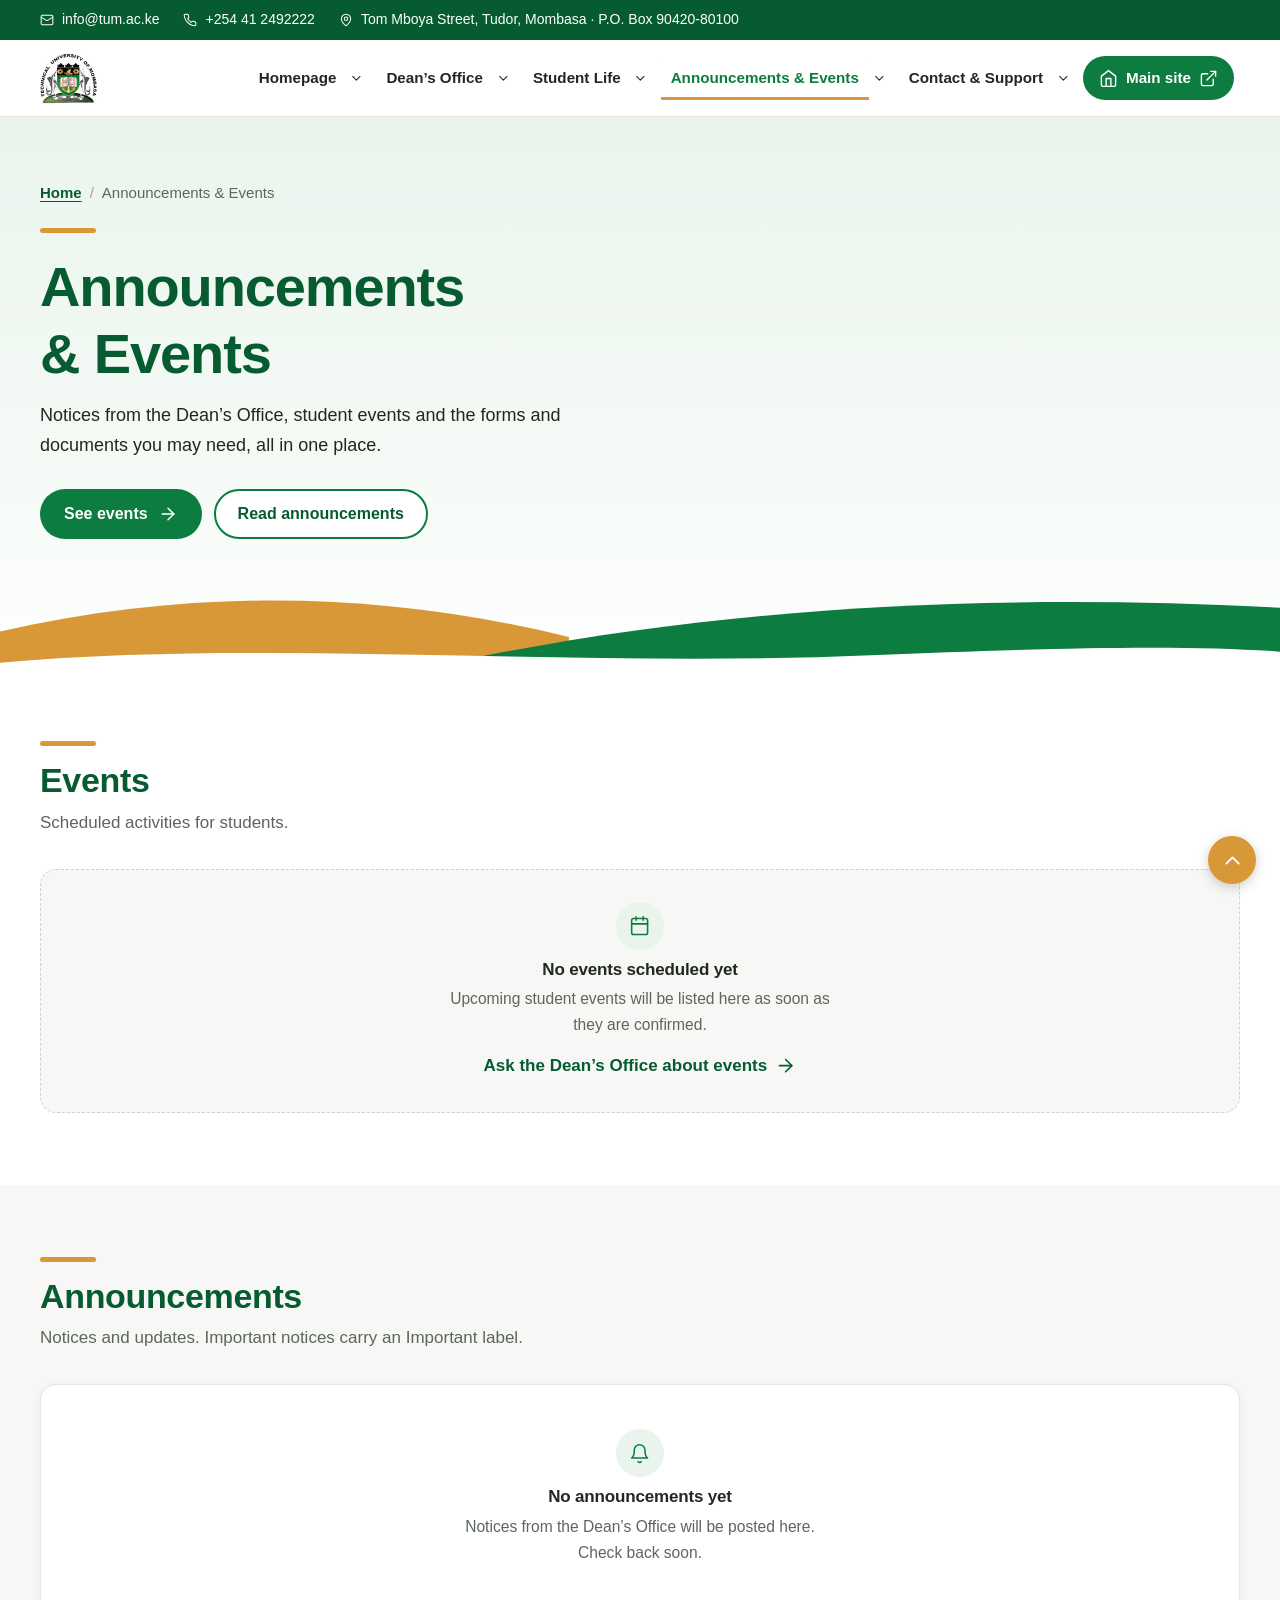
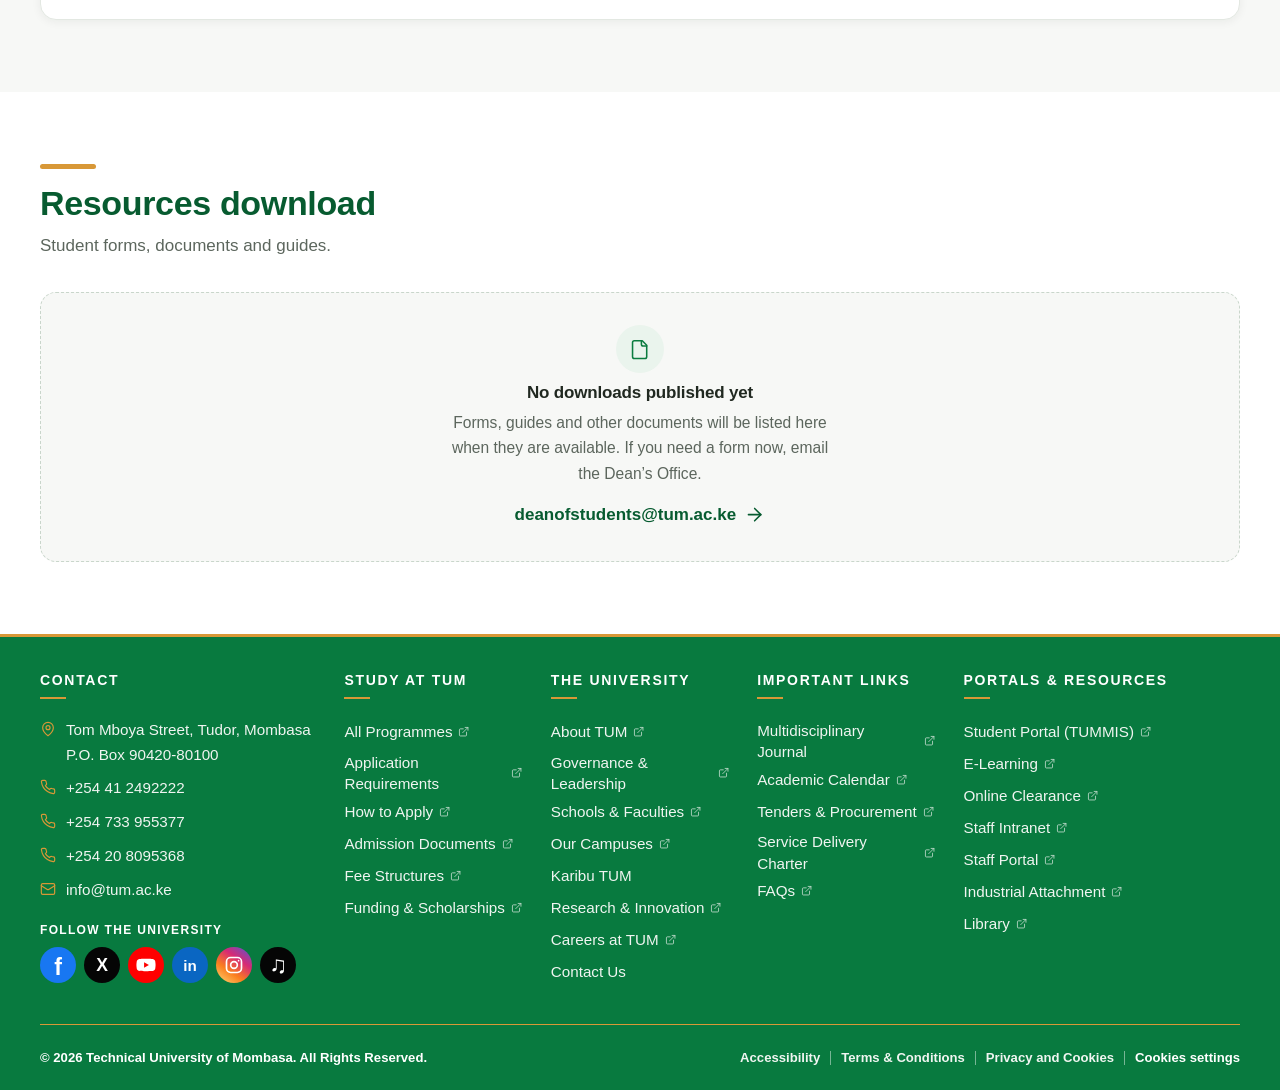
==== announcements-events/index.html @ f5661e84 "Partially finished" ====
<!DOCTYPE html>
<html lang="en">
<head>
<meta charset="utf-8">
<meta name="viewport" content="width=device-width, initial-scale=1">
<title>Announcements &amp; Events | Karibu TUM</title>
<meta name="description" content="Announcements, upcoming events and downloadable student resources from the Dean’s Office at Technical University of Mombasa.">
<meta name="theme-color" content="#0C7C40">
<link rel="icon" href="data:image/svg+xml,%3Csvg xmlns='http://www.w3.org/2000/svg' viewBox='0 0 64 64'%3E%3Ccircle cx='32' cy='32' r='30' fill='%230C7C40'/%3E%3Ccircle cx='46' cy='18' r='7' fill='%23D89837'/%3E%3C/svg%3E">
<link rel="stylesheet" href="../assets/css/styles.css">
</head>
<body>
<a class="skip-link" href="#main">Skip to main content</a>
    <div class="utility" id="top"><div class="container">
<a class="" href="mailto:info@tum.ac.ke"><svg class="icon " viewBox="0 0 24 24" aria-hidden="true" focusable="false"><rect width="20" height="16" x="2" y="4" rx="2"/><path d="m22 7-8.97 5.7a1.94 1.94 0 0 1-2.06 0L2 7"/></svg><span>info@tum.ac.ke</span></a>
<a class="" href="tel:+254412492222"><svg class="icon " viewBox="0 0 24 24" aria-hidden="true" focusable="false"><path d="M22 16.92v3a2 2 0 0 1-2.18 2 19.79 19.79 0 0 1-8.63-3.07 19.5 19.5 0 0 1-6-6 19.79 19.79 0 0 1-3.07-8.67A2 2 0 0 1 4.11 2h3a2 2 0 0 1 2 1.72c.127.96.361 1.903.7 2.81a2 2 0 0 1-.45 2.11L8.09 9.91a16 16 0 0 0 6 6l1.27-1.27a2 2 0 0 1 2.11-.45c.907.339 1.85.573 2.81.7A2 2 0 0 1 22 16.92z"/></svg><span>+254 41 2492222</span></a>
<span class="addr"><svg class="icon " viewBox="0 0 24 24" aria-hidden="true" focusable="false"><path d="M20 10c0 6-8 12-8 12s-8-6-8-12a8 8 0 0 1 16 0Z"/><circle cx="12" cy="10" r="3"/></svg><span>Tom Mboya Street, Tudor, Mombasa &middot; P.O. Box 90420-80100</span></span>
</div></div>
<header class="site-header"><div class="container header-inner">
<a class="brand" href="../index.html" aria-label="Karibu TUM homepage"><img class="brand-logo" src="../assets/images/TUM logo.png" alt="Technical University of Mombasa logo"></a>
<button class="nav-toggle" type="button" aria-expanded="false" aria-controls="primary-nav"><svg class="icon icon-open" viewBox="0 0 24 24" aria-hidden="true" focusable="false"><line x1="4" x2="20" y1="12" y2="12"/><line x1="4" x2="20" y1="6" y2="6"/><line x1="4" x2="20" y1="18" y2="18"/></svg><svg class="icon icon-close" viewBox="0 0 24 24" aria-hidden="true" focusable="false"><path d="M18 6 6 18"/><path d="m6 6 12 12"/></svg><span class="toggle-label">Menu</span></button>
<nav class="primary-nav" id="primary-nav" aria-label="Primary">
<ul>
<li class="nav-item"><a class="nav-link" href="../index.html">Homepage</a><button class="sub-toggle" type="button" aria-expanded="false" aria-controls="sub-home"><svg class="icon " viewBox="0 0 24 24" aria-hidden="true" focusable="false"><path d="m6 9 6 6 6-6"/></svg><span class="visually-hidden">Show Homepage pages</span></button><ul class="submenu" id="sub-home" hidden><li><a href="../index.html#welcome">Welcome</a></li><li><a href="../index.html#student-life">Student Life at TUM</a></li><li><a href="../index.html#about-dean">About the Dean</a></li><li><a href="../index.html#announcements-events">Announcements &amp; Events</a></li></ul></li>
<li class="nav-item"><a class="nav-link" href="../deans-office/index.html">Dean’s Office</a><button class="sub-toggle" type="button" aria-expanded="false" aria-controls="sub-dean"><svg class="icon " viewBox="0 0 24 24" aria-hidden="true" focusable="false"><path d="m6 9 6 6 6-6"/></svg><span class="visually-hidden">Show Dean’s Office pages</span></button><ul class="submenu" id="sub-dean" hidden><li><a href="../deans-office/index.html#about-dean">About the Dean</a></li><li><a href="../deans-office/index.html#services">Dean’s Office services</a></li><li><a href="../deans-office/index.html#staff">Staff</a></li></ul></li>
<li class="nav-item"><a class="nav-link" href="../student-life/index.html">Student Life</a><button class="sub-toggle" type="button" aria-expanded="false" aria-controls="sub-life"><svg class="icon " viewBox="0 0 24 24" aria-hidden="true" focusable="false"><path d="m6 9 6 6 6-6"/></svg><span class="visually-hidden">Show Student Life pages</span></button><ul class="submenu" id="sub-life" hidden><li class="group-label" role="presentation">Student Life</li><li><a href="../student-life/clubs-societies/index.html">Clubs &amp; Societies</a></li><li><a href="../student-life/sports-recreation/index.html">Sports &amp; Recreation</a></li><li><a href="../student-life/student-association/index.html">Student Association</a></li><li class="sep" role="presentation"></li><li class="group-label" role="presentation">Student Services</li><li><a href="../student-services/guidance-counselling/index.html">Guidance &amp; Counselling</a></li><li><a href="../student-services/hostels-accommodation/index.html">Hostels &amp; Accommodation</a></li><li><a href="../student-services/health-unit/index.html">Health Unit</a></li><li><a href="../student-services/customer-care/index.html">Customer Care</a></li></ul></li>
<li class="nav-item"><a class="nav-link" href="../announcements-events/index.html" aria-current="page">Announcements &amp; Events</a><button class="sub-toggle" type="button" aria-expanded="false" aria-controls="sub-news"><svg class="icon " viewBox="0 0 24 24" aria-hidden="true" focusable="false"><path d="m6 9 6 6 6-6"/></svg><span class="visually-hidden">Show Announcements &amp; Events pages</span></button><ul class="submenu" id="sub-news" hidden><li><a href="../announcements-events/index.html#events">Events</a></li><li><a href="../announcements-events/index.html#announcements">Announcements</a></li><li><a href="../announcements-events/index.html#resources">Resources download</a></li></ul></li>
<li class="nav-item"><a class="nav-link" href="../contact-support/index.html">Contact &amp; Support</a><button class="sub-toggle" type="button" aria-expanded="false" aria-controls="sub-contact"><svg class="icon " viewBox="0 0 24 24" aria-hidden="true" focusable="false"><path d="m6 9 6 6 6-6"/></svg><span class="visually-hidden">Show Contact &amp; Support pages</span></button><ul class="submenu" id="sub-contact" hidden><li><a href="../contact-support/index.html#contact">Contact the Dean’s Office</a></li><li><a href="../contact-support/index.html#enquiry">Send an enquiry</a></li><li><a href="../student-services/guidance-counselling/index.html">Guidance &amp; Counselling</a></li></ul></li>
<li class="nav-item"><a class="nav-link nav-main" href="https://tum.ac.ke/" target="_blank" rel="noopener"><svg class="icon " viewBox="0 0 24 24" aria-hidden="true" focusable="false"><path d="m3 9 9-7 9 7v11a2 2 0 0 1-2 2H5a2 2 0 0 1-2-2z"/><polyline points="9 22 9 12 15 12 15 22"/></svg>Main site<svg class="icon " viewBox="0 0 24 24" aria-hidden="true" focusable="false"><path d="M15 3h6v6"/><path d="M10 14 21 3"/><path d="M18 13v6a2 2 0 0 1-2 2H5a2 2 0 0 1-2-2V8a2 2 0 0 1 2-2h6"/></svg><span class="visually-hidden"> (Technical University of Mombasa, opens in a new tab)</span></a></li>
</ul></nav>
</div></header>
<main id="main" tabindex="-1">
<section class="hero" aria-labelledby="page-title"><svg class="hero-swoosh" viewBox="0 0 1440 120" preserveAspectRatio="none" aria-hidden="true" focusable="false"><path fill="#D89837" d="M0 78 C220 30 430 34 640 84 L640 120 L0 120 Z"/><path fill="#0C7C40" d="M470 120 C760 56 1080 34 1440 52 L1440 120 Z"/><path fill="#FFFFFF" d="M0 112 C300 86 640 118 980 104 C1180 96 1330 92 1440 100 L1440 120 L0 120 Z"/></svg><div class="container hero-inner"><div class="hero-copy"><nav class="breadcrumbs" aria-label="Breadcrumb"><ol><li><a href="../index.html">Home</a></li><li aria-current="page">Announcements &amp; Events</li></ol></nav><span class="gold-bar" aria-hidden="true"></span><h1 id="page-title">Announcements &amp; Events</h1><p class="intro">Notices from the Dean’s Office, student events and the forms and documents you may need, all in one place.</p><div class="btn-row"><a class="btn btn-primary" href="#events">See events <svg class="icon " viewBox="0 0 24 24" aria-hidden="true" focusable="false"><path d="M5 12h14"/><path d="m12 5 7 7-7 7"/></svg></a><a class="btn btn-secondary" href="#announcements">Read announcements</a></div></div></div></section><section class="section" id="events" aria-label="Events"><div class="container"><div class="section-head"><div><span class="gold-bar" aria-hidden="true"></span><h2>Events</h2><p>Scheduled activities for students.</p></div></div><div class="empty" role="status"><span class="chip"><svg class="icon " viewBox="0 0 24 24" aria-hidden="true" focusable="false"><rect width="18" height="18" x="3" y="4" rx="2"/><path d="M16 2v4M8 2v4M3 10h18"/></svg></span><h4>No events scheduled yet</h4><p>Upcoming student events will be listed here as soon as they are confirmed.</p><a class="text-link" href="../contact-support/index.html#enquiry">Ask the Dean’s Office about events <svg class="icon " viewBox="0 0 24 24" aria-hidden="true" focusable="false"><path d="M5 12h14"/><path d="m12 5 7 7-7 7"/></svg></a></div></div></section><section class="section section-soft" id="announcements" aria-label="Announcements"><div class="container"><div class="section-head"><div><span class="gold-bar" aria-hidden="true"></span><h2>Announcements</h2><p>Notices and updates. Important notices carry an Important label.</p></div></div><div class="panel"><div class="panel-body"><div class="empty" role="status"><span class="chip"><svg class="icon " viewBox="0 0 24 24" aria-hidden="true" focusable="false"><path d="M6 8a6 6 0 0 1 12 0c0 7 3 9 3 9H3s3-2 3-9"/><path d="M10.3 21a1.94 1.94 0 0 0 3.4 0"/></svg></span><h4>No announcements yet</h4><p>Notices from the Dean’s Office will be posted here. Check back soon.</p></div></div></div></div></section><section class="section" id="resources" aria-label="Resources download"><div class="container"><div class="section-head"><div><span class="gold-bar" aria-hidden="true"></span><h2>Resources download</h2><p>Student forms, documents and guides.</p></div></div><div class="empty" role="status"><span class="chip"><svg class="icon " viewBox="0 0 24 24" aria-hidden="true" focusable="false"><path d="M15 2H6a2 2 0 0 0-2 2v16a2 2 0 0 0 2 2h12a2 2 0 0 0 2-2V7Z"/><path d="M14 2v4a2 2 0 0 0 2 2h4"/></svg></span><h4>No downloads published yet</h4><p>Forms, guides and other documents will be listed here when they are available. If you need a form now, email the Dean’s Office.</p><a class="text-link" href="mailto:deanofstudents@tum.ac.ke">deanofstudents@tum.ac.ke <svg class="icon " viewBox="0 0 24 24" aria-hidden="true" focusable="false"><path d="M5 12h14"/><path d="m12 5 7 7-7 7"/></svg></a></div></div></section>
</main>
<footer class="site-footer on-dark"><div class="container">
<div class="footer-top">
<div class="footer-col footer-contact-col"><h2>Contact</h2>
<div class="footer-contact">
<span><svg class="icon " viewBox="0 0 24 24" aria-hidden="true" focusable="false"><path d="M20 10c0 6-8 12-8 12s-8-6-8-12a8 8 0 0 1 16 0Z"/><circle cx="12" cy="10" r="3"/></svg><span>Tom Mboya Street, Tudor, Mombasa<br>P.O. Box 90420-80100</span></span>
<a href="tel:+254412492222"><svg class="icon " viewBox="0 0 24 24" aria-hidden="true" focusable="false"><path d="M22 16.92v3a2 2 0 0 1-2.18 2 19.79 19.79 0 0 1-8.63-3.07 19.5 19.5 0 0 1-6-6 19.79 19.79 0 0 1-3.07-8.67A2 2 0 0 1 4.11 2h3a2 2 0 0 1 2 1.72c.127.96.361 1.903.7 2.81a2 2 0 0 1-.45 2.11L8.09 9.91a16 16 0 0 0 6 6l1.27-1.27a2 2 0 0 1 2.11-.45c.907.339 1.85.573 2.81.7A2 2 0 0 1 22 16.92z"/></svg><span>+254 41 2492222</span></a><a href="tel:+254733955377"><svg class="icon " viewBox="0 0 24 24" aria-hidden="true" focusable="false"><path d="M22 16.92v3a2 2 0 0 1-2.18 2 19.79 19.79 0 0 1-8.63-3.07 19.5 19.5 0 0 1-6-6 19.79 19.79 0 0 1-3.07-8.67A2 2 0 0 1 4.11 2h3a2 2 0 0 1 2 1.72c.127.96.361 1.903.7 2.81a2 2 0 0 1-.45 2.11L8.09 9.91a16 16 0 0 0 6 6l1.27-1.27a2 2 0 0 1 2.11-.45c.907.339 1.85.573 2.81.7A2 2 0 0 1 22 16.92z"/></svg><span>+254 733 955377</span></a><a href="tel:+254208095368"><svg class="icon " viewBox="0 0 24 24" aria-hidden="true" focusable="false"><path d="M22 16.92v3a2 2 0 0 1-2.18 2 19.79 19.79 0 0 1-8.63-3.07 19.5 19.5 0 0 1-6-6 19.79 19.79 0 0 1-3.07-8.67A2 2 0 0 1 4.11 2h3a2 2 0 0 1 2 1.72c.127.96.361 1.903.7 2.81a2 2 0 0 1-.45 2.11L8.09 9.91a16 16 0 0 0 6 6l1.27-1.27a2 2 0 0 1 2.11-.45c.907.339 1.85.573 2.81.7A2 2 0 0 1 22 16.92z"/></svg><span>+254 20 8095368</span></a>
<a class="" href="mailto:info@tum.ac.ke"><svg class="icon " viewBox="0 0 24 24" aria-hidden="true" focusable="false"><rect width="20" height="16" x="2" y="4" rx="2"/><path d="m22 7-8.97 5.7a1.94 1.94 0 0 1-2.06 0L2 7"/></svg><span>info@tum.ac.ke</span></a>
</div>
<h3 class="footer-follow-title">Follow the University</h3>
<div class="footer-social" aria-label="University social media"><span class="social-icon facebook" role="img" aria-label="Facebook">f</span><span class="social-icon x" role="img" aria-label="X">X</span><span class="social-icon youtube" role="img" aria-label="YouTube"><svg viewBox="0 0 24 24" aria-hidden="true"><path d="M23 7.2a3 3 0 0 0-2.1-2.1C19 4.6 12 4.6 12 4.6s-7 0-8.9.5A3 3 0 0 0 1 7.2 31 31 0 0 0 .5 12a31 31 0 0 0 .5 4.8 3 3 0 0 0 2.1 2.1c1.9.5 8.9.5 8.9.5s7 0 8.9-.5a3 3 0 0 0 2.1-2.1A31 31 0 0 0 23.5 12a31 31 0 0 0-.5-4.8ZM9.7 15.3V8.7l5.8 3.3-5.8 3.3Z"/></svg></span><span class="social-icon linkedin" role="img" aria-label="LinkedIn">in</span><span class="social-icon instagram" role="img" aria-label="Instagram"><svg viewBox="0 0 24 24" aria-hidden="true"><rect x="3" y="3" width="18" height="18" rx="5"/><circle cx="12" cy="12" r="4"/><circle class="instagram-dot" cx="17.5" cy="6.8" r="1"/></svg></span><span class="social-icon tiktok" role="img" aria-label="TikTok">&#9835;</span></div>
</div>
<div class="footer-col"><h2>Study at TUM</h2><ul>
<li><a href="https://tum.ac.ke/" target="_blank" rel="noopener">All Programmes <svg class="icon " viewBox="0 0 24 24" aria-hidden="true" focusable="false"><path d="M15 3h6v6"/><path d="M10 14 21 3"/><path d="M18 13v6a2 2 0 0 1-2 2H5a2 2 0 0 1-2-2V8a2 2 0 0 1 2-2h6"/></svg><span class="visually-hidden"> (opens in a new tab)</span></a></li>
<li><a href="https://tum.ac.ke/" target="_blank" rel="noopener">Application Requirements <svg class="icon " viewBox="0 0 24 24" aria-hidden="true" focusable="false"><path d="M15 3h6v6"/><path d="M10 14 21 3"/><path d="M18 13v6a2 2 0 0 1-2 2H5a2 2 0 0 1-2-2V8a2 2 0 0 1 2-2h6"/></svg><span class="visually-hidden"> (opens in a new tab)</span></a></li>
<li><a href="https://tum.ac.ke/" target="_blank" rel="noopener">How to Apply <svg class="icon " viewBox="0 0 24 24" aria-hidden="true" focusable="false"><path d="M15 3h6v6"/><path d="M10 14 21 3"/><path d="M18 13v6a2 2 0 0 1-2 2H5a2 2 0 0 1-2-2V8a2 2 0 0 1 2-2h6"/></svg><span class="visually-hidden"> (opens in a new tab)</span></a></li>
<li><a href="https://tum.ac.ke/" target="_blank" rel="noopener">Admission Documents <svg class="icon " viewBox="0 0 24 24" aria-hidden="true" focusable="false"><path d="M15 3h6v6"/><path d="M10 14 21 3"/><path d="M18 13v6a2 2 0 0 1-2 2H5a2 2 0 0 1-2-2V8a2 2 0 0 1 2-2h6"/></svg><span class="visually-hidden"> (opens in a new tab)</span></a></li>
<li><a href="https://tum.ac.ke/" target="_blank" rel="noopener">Fee Structures <svg class="icon " viewBox="0 0 24 24" aria-hidden="true" focusable="false"><path d="M15 3h6v6"/><path d="M10 14 21 3"/><path d="M18 13v6a2 2 0 0 1-2 2H5a2 2 0 0 1-2-2V8a2 2 0 0 1 2-2h6"/></svg><span class="visually-hidden"> (opens in a new tab)</span></a></li>
<li><a href="https://tum.ac.ke/" target="_blank" rel="noopener">Funding &amp; Scholarships <svg class="icon " viewBox="0 0 24 24" aria-hidden="true" focusable="false"><path d="M15 3h6v6"/><path d="M10 14 21 3"/><path d="M18 13v6a2 2 0 0 1-2 2H5a2 2 0 0 1-2-2V8a2 2 0 0 1 2-2h6"/></svg><span class="visually-hidden"> (opens in a new tab)</span></a></li>
</ul></div>
<div class="footer-col"><h2>The University</h2><ul>
<li><a href="https://tum.ac.ke/" target="_blank" rel="noopener">About TUM <svg class="icon " viewBox="0 0 24 24" aria-hidden="true" focusable="false"><path d="M15 3h6v6"/><path d="M10 14 21 3"/><path d="M18 13v6a2 2 0 0 1-2 2H5a2 2 0 0 1-2-2V8a2 2 0 0 1 2-2h6"/></svg><span class="visually-hidden"> (opens in a new tab)</span></a></li>
<li><a href="https://tum.ac.ke/" target="_blank" rel="noopener">Governance &amp; Leadership <svg class="icon " viewBox="0 0 24 24" aria-hidden="true" focusable="false"><path d="M15 3h6v6"/><path d="M10 14 21 3"/><path d="M18 13v6a2 2 0 0 1-2 2H5a2 2 0 0 1-2-2V8a2 2 0 0 1 2-2h6"/></svg><span class="visually-hidden"> (opens in a new tab)</span></a></li>
<li><a href="https://tum.ac.ke/" target="_blank" rel="noopener">Schools &amp; Faculties <svg class="icon " viewBox="0 0 24 24" aria-hidden="true" focusable="false"><path d="M15 3h6v6"/><path d="M10 14 21 3"/><path d="M18 13v6a2 2 0 0 1-2 2H5a2 2 0 0 1-2-2V8a2 2 0 0 1 2-2h6"/></svg><span class="visually-hidden"> (opens in a new tab)</span></a></li>
<li><a href="https://tum.ac.ke/" target="_blank" rel="noopener">Our Campuses <svg class="icon " viewBox="0 0 24 24" aria-hidden="true" focusable="false"><path d="M15 3h6v6"/><path d="M10 14 21 3"/><path d="M18 13v6a2 2 0 0 1-2 2H5a2 2 0 0 1-2-2V8a2 2 0 0 1 2-2h6"/></svg><span class="visually-hidden"> (opens in a new tab)</span></a></li>
<li><a href="../index.html">Karibu TUM</a></li>
<li><a href="https://tum.ac.ke/" target="_blank" rel="noopener">Research &amp; Innovation <svg class="icon " viewBox="0 0 24 24" aria-hidden="true" focusable="false"><path d="M15 3h6v6"/><path d="M10 14 21 3"/><path d="M18 13v6a2 2 0 0 1-2 2H5a2 2 0 0 1-2-2V8a2 2 0 0 1 2-2h6"/></svg><span class="visually-hidden"> (opens in a new tab)</span></a></li>
<li><a href="https://tum.ac.ke/" target="_blank" rel="noopener">Careers at TUM <svg class="icon " viewBox="0 0 24 24" aria-hidden="true" focusable="false"><path d="M15 3h6v6"/><path d="M10 14 21 3"/><path d="M18 13v6a2 2 0 0 1-2 2H5a2 2 0 0 1-2-2V8a2 2 0 0 1 2-2h6"/></svg><span class="visually-hidden"> (opens in a new tab)</span></a></li>
<li><a href="../contact-support/index.html">Contact Us</a></li>
</ul></div>
<div class="footer-col"><h2>Important Links</h2><ul>
<li><a href="https://tum.ac.ke/" target="_blank" rel="noopener">Multidisciplinary Journal <svg class="icon " viewBox="0 0 24 24" aria-hidden="true" focusable="false"><path d="M15 3h6v6"/><path d="M10 14 21 3"/><path d="M18 13v6a2 2 0 0 1-2 2H5a2 2 0 0 1-2-2V8a2 2 0 0 1 2-2h6"/></svg><span class="visually-hidden"> (opens in a new tab)</span></a></li>
<li><a href="https://tum.ac.ke/" target="_blank" rel="noopener">Academic Calendar <svg class="icon " viewBox="0 0 24 24" aria-hidden="true" focusable="false"><path d="M15 3h6v6"/><path d="M10 14 21 3"/><path d="M18 13v6a2 2 0 0 1-2 2H5a2 2 0 0 1-2-2V8a2 2 0 0 1 2-2h6"/></svg><span class="visually-hidden"> (opens in a new tab)</span></a></li>
<li><a href="https://tum.ac.ke/" target="_blank" rel="noopener">Tenders &amp; Procurement <svg class="icon " viewBox="0 0 24 24" aria-hidden="true" focusable="false"><path d="M15 3h6v6"/><path d="M10 14 21 3"/><path d="M18 13v6a2 2 0 0 1-2 2H5a2 2 0 0 1-2-2V8a2 2 0 0 1 2-2h6"/></svg><span class="visually-hidden"> (opens in a new tab)</span></a></li>
<li><a href="https://tum.ac.ke/" target="_blank" rel="noopener">Service Delivery Charter <svg class="icon " viewBox="0 0 24 24" aria-hidden="true" focusable="false"><path d="M15 3h6v6"/><path d="M10 14 21 3"/><path d="M18 13v6a2 2 0 0 1-2 2H5a2 2 0 0 1-2-2V8a2 2 0 0 1 2-2h6"/></svg><span class="visually-hidden"> (opens in a new tab)</span></a></li>
<li><a href="https://tum.ac.ke/" target="_blank" rel="noopener">FAQs <svg class="icon " viewBox="0 0 24 24" aria-hidden="true" focusable="false"><path d="M15 3h6v6"/><path d="M10 14 21 3"/><path d="M18 13v6a2 2 0 0 1-2 2H5a2 2 0 0 1-2-2V8a2 2 0 0 1 2-2h6"/></svg><span class="visually-hidden"> (opens in a new tab)</span></a></li>
</ul></div>
<div class="footer-col"><h2>Portals &amp; Resources</h2><ul>
<li><a href="https://tum.ac.ke/" target="_blank" rel="noopener">Student Portal (TUMMIS) <svg class="icon " viewBox="0 0 24 24" aria-hidden="true" focusable="false"><path d="M15 3h6v6"/><path d="M10 14 21 3"/><path d="M18 13v6a2 2 0 0 1-2 2H5a2 2 0 0 1-2-2V8a2 2 0 0 1 2-2h6"/></svg><span class="visually-hidden"> (opens in a new tab)</span></a></li>
<li><a href="https://tum.ac.ke/" target="_blank" rel="noopener">E-Learning <svg class="icon " viewBox="0 0 24 24" aria-hidden="true" focusable="false"><path d="M15 3h6v6"/><path d="M10 14 21 3"/><path d="M18 13v6a2 2 0 0 1-2 2H5a2 2 0 0 1-2-2V8a2 2 0 0 1 2-2h6"/></svg><span class="visually-hidden"> (opens in a new tab)</span></a></li>
<li><a href="https://tum.ac.ke/" target="_blank" rel="noopener">Online Clearance <svg class="icon " viewBox="0 0 24 24" aria-hidden="true" focusable="false"><path d="M15 3h6v6"/><path d="M10 14 21 3"/><path d="M18 13v6a2 2 0 0 1-2 2H5a2 2 0 0 1-2-2V8a2 2 0 0 1 2-2h6"/></svg><span class="visually-hidden"> (opens in a new tab)</span></a></li>
<li><a href="https://tum.ac.ke/" target="_blank" rel="noopener">Staff Intranet <svg class="icon " viewBox="0 0 24 24" aria-hidden="true" focusable="false"><path d="M15 3h6v6"/><path d="M10 14 21 3"/><path d="M18 13v6a2 2 0 0 1-2 2H5a2 2 0 0 1-2-2V8a2 2 0 0 1 2-2h6"/></svg><span class="visually-hidden"> (opens in a new tab)</span></a></li>
<li><a href="https://tum.ac.ke/" target="_blank" rel="noopener">Staff Portal <svg class="icon " viewBox="0 0 24 24" aria-hidden="true" focusable="false"><path d="M15 3h6v6"/><path d="M10 14 21 3"/><path d="M18 13v6a2 2 0 0 1-2 2H5a2 2 0 0 1-2-2V8a2 2 0 0 1 2-2h6"/></svg><span class="visually-hidden"> (opens in a new tab)</span></a></li>
<li><a href="https://tum.ac.ke/" target="_blank" rel="noopener">Industrial Attachment <svg class="icon " viewBox="0 0 24 24" aria-hidden="true" focusable="false"><path d="M15 3h6v6"/><path d="M10 14 21 3"/><path d="M18 13v6a2 2 0 0 1-2 2H5a2 2 0 0 1-2-2V8a2 2 0 0 1 2-2h6"/></svg><span class="visually-hidden"> (opens in a new tab)</span></a></li>
<li><a href="https://tum.ac.ke/" target="_blank" rel="noopener">Library <svg class="icon " viewBox="0 0 24 24" aria-hidden="true" focusable="false"><path d="M15 3h6v6"/><path d="M10 14 21 3"/><path d="M18 13v6a2 2 0 0 1-2 2H5a2 2 0 0 1-2-2V8a2 2 0 0 1 2-2h6"/></svg><span class="visually-hidden"> (opens in a new tab)</span></a></li>
</ul></div>
</div>
<div class="footer-bottom"><span>&copy; 2026 Technical University of Mombasa. All Rights Reserved.</span>
<nav aria-label="Legal and accessibility">
<ul>
<li><a href="https://tum.ac.ke/" target="_blank" rel="noopener">Accessibility</a></li>
<li><a href="https://tum.ac.ke/" target="_blank" rel="noopener">Terms &amp; Conditions</a></li>
<li><a href="https://tum.ac.ke/" target="_blank" rel="noopener">Privacy and Cookies</a></li>
<li><span>Cookies settings</span></li>
</ul>
</nav></div>
</div></footer>
<a class="back-to-top" href="#top" aria-label="Back to top"><svg class="icon " viewBox="0 0 24 24" aria-hidden="true" focusable="false"><path d="m6 9 6 6 6-6"/></svg></a>

<script src="../assets/js/main.js" defer></script>
</body>
</html>
---- assets/css/styles.css ----
/* Karibu TUM — styles. Tokens from design.md (provisional values). */
:root {
  --brand-green: #0C7C40;
  --brand-gold: #D89837;
  --brand-warm: #EFCDAD;

  --color-bg: #FFFFFF;
  --color-surface: #F7F8F6;
  --color-text: #202820;
  --color-muted: #5C665D;
  --color-border: #E3E8E2;
  --color-green-dark: #075B30;
  --color-green-soft: #EAF4ED;
  --color-gold-soft: #FBF2E6;
  --color-footer: #06452A;

  --font-sans: Inter, "Segoe UI", Roboto, Arial, sans-serif;

  --container-max: 1200px;
  --page-gutter: 24px;
  --section-space: 72px;

  --radius-sm: 6px;
  --radius-md: 10px;
  --radius-lg: 16px;
  --radius-pill: 999px;

  --shadow-card: 0 2px 10px rgba(20, 40, 25, 0.06);
  --shadow-lift: 0 8px 24px rgba(20, 40, 25, 0.10);
  --header-h: 76px;
}

*, *::before, *::after { box-sizing: border-box; }
html { scroll-behavior: smooth; scroll-padding-top: calc(var(--header-h) + 16px); -webkit-text-size-adjust: 100%; }
body {
  margin: 0;
  font-family: var(--font-sans);
  font-size: 1.0625rem;
  line-height: 1.65;
  color: var(--color-text);
  background: var(--color-bg);
  overflow-x: hidden;
}
img, svg { max-width: 100%; display: block; }
h1, h2, h3, h4 { line-height: 1.2; margin: 0; color: var(--color-green-dark); letter-spacing: -0.01em; text-wrap: balance; }
p { margin: 0 0 1em; }
ul { margin: 0; padding: 0; list-style: none; }
a { color: var(--brand-green); text-underline-offset: 3px; }
a:hover { color: var(--color-green-dark); }
:focus-visible { outline: 3px solid var(--color-green-dark); outline-offset: 3px; border-radius: 4px; }
.on-dark :focus-visible { outline-color: #fff; }

.container { width: 100%; max-width: calc(var(--container-max) + var(--page-gutter) * 2); margin-inline: auto; padding-inline: var(--page-gutter); }
.visually-hidden { position: absolute !important; width: 1px; height: 1px; margin: -1px; padding: 0; overflow: hidden; clip: rect(0 0 0 0); white-space: nowrap; border: 0; }
.skip-link { position: absolute; left: 12px; top: -60px; z-index: 200; background: var(--color-green-dark); color: #fff; padding: 12px 18px; border-radius: var(--radius-md); font-weight: 600; text-decoration: none; }
.skip-link:focus { top: 12px; color: #fff; }

.icon { width: 1.25em; height: 1.25em; flex: none; fill: none; stroke: currentColor; stroke-width: 1.75; stroke-linecap: round; stroke-linejoin: round; }

/* ---------- Utility strip ---------- */
.utility { background: var(--color-green-dark); color: #fff; font-size: 0.875rem; }
.utility .container { display: flex; flex-wrap: wrap; gap: 4px 24px; padding-block: 6px; align-items: center; }
.utility a { color: #fff; text-decoration: none; display: inline-flex; align-items: center; gap: 8px; min-height: 28px; }
.utility a:hover { text-decoration: underline; color: #fff; }
.utility .icon { width: 1em; height: 1em; }
.utility .addr { display: inline-flex; align-items: center; gap: 8px; }

/* ---------- Header ---------- */
.site-header { position: sticky; top: 0; z-index: 100; background: rgba(255,255,255,0.98); border-bottom: 1px solid var(--color-border); }
.header-inner { display: flex; align-items: center; justify-content: space-between; gap: 16px; min-height: var(--header-h); }
.brand { display: flex; align-items: center; gap: 14px; text-decoration: none; color: var(--color-green-dark); flex: none; padding-block: 8px; }
.brand-logo { height: 52px; width: auto; }
.brand-text { display: flex; flex-direction: column; line-height: 1.15; }
.brand-text .uni { font-size: 0.8125rem; font-weight: 700; letter-spacing: 0.01em; color: var(--color-text); }
.brand-text .portal { font-size: 1.375rem; font-weight: 800; color: var(--color-green-dark); }
.brand-divider { width: 1px; align-self: stretch; background: var(--color-border); margin-block: 10px; }

.nav-toggle { display: none; align-items: center; gap: 10px; min-height: 44px; padding: 8px 16px; border: 1px solid var(--color-border); background: #fff; border-radius: var(--radius-pill); font: inherit; font-weight: 600; color: var(--color-green-dark); cursor: pointer; }
.nav-toggle .icon-close { display: none; }
.nav-toggle[aria-expanded="true"] .icon-open { display: none; }
.nav-toggle[aria-expanded="true"] .icon-close { display: block; }

.primary-nav > ul { display: flex; align-items: center; gap: 4px; }
.nav-item { display: flex; align-items: center; position: relative; }
.nav-link { display: inline-flex; align-items: center; gap: 8px; min-height: 44px; padding: 8px 10px; font-size: 0.95rem; font-weight: 600; color: var(--color-text); text-decoration: none; border-radius: var(--radius-md); white-space: nowrap; }
.nav-link:hover { color: var(--color-green-dark); background: var(--color-green-soft); }
.nav-link[aria-current="page"] { color: var(--brand-green); box-shadow: inset 0 -3px 0 var(--brand-gold); border-radius: var(--radius-md) var(--radius-md) 0 0; }
.nav-link.nav-main { background: var(--brand-green); color: #fff; border-radius: var(--radius-pill); padding-inline: 16px; margin-right: 6px; }
.nav-link.nav-main:hover { background: var(--color-green-dark); color: #fff; }
.sub-toggle { display: inline-flex; align-items: center; justify-content: center; width: 32px; min-height: 44px; margin-left: -6px; padding: 0; border: 0; background: transparent; color: var(--color-text); border-radius: var(--radius-md); cursor: pointer; }
.sub-toggle:hover { background: var(--color-green-soft); color: var(--color-green-dark); }
.sub-toggle .icon { width: 1.1em; height: 1.1em; transition: transform .15s ease; }
.sub-toggle[aria-expanded="true"] .icon { transform: rotate(180deg); }

.submenu { position: absolute; top: calc(100% + 6px); right: 0; min-width: 270px; background: #fff; border: 1px solid var(--color-border); border-radius: var(--radius-lg); box-shadow: var(--shadow-lift); padding: 10px; z-index: 120; }
.submenu[hidden] { display: none; }
.submenu .group-label { padding: 8px 12px 4px; font-size: 0.8125rem; font-weight: 700; color: var(--color-muted); }
.submenu a { display: flex; align-items: center; min-height: 44px; padding: 8px 12px; text-decoration: none; color: var(--color-text); font-weight: 500; border-radius: var(--radius-md); font-size: 0.95rem; }
.submenu a:hover { background: var(--color-green-soft); color: var(--color-green-dark); }
.submenu .sep { height: 1px; background: var(--color-border); margin: 6px 4px; }

@media (max-width: 1100px) {
  .nav-toggle { display: inline-flex; }
  .primary-nav { position: absolute; left: 0; right: 0; top: 100%; background: #fff; border-bottom: 1px solid var(--color-border); box-shadow: var(--shadow-lift); max-height: calc(100vh - var(--header-h)); overflow-y: auto; }
  .primary-nav[hidden] { display: none; }
  .primary-nav > ul { flex-direction: column; align-items: stretch; gap: 0; padding: 12px var(--page-gutter) 20px; }
  .nav-item { flex-wrap: wrap; border-bottom: 1px solid var(--color-border); }
  .nav-item:last-child { border-bottom: 0; }
  .nav-link { flex: 1; min-height: 52px; font-size: 1.0625rem; }
  .nav-link.nav-main { margin: 10px 0; flex: 0 0 auto; }
  .nav-item:has(.nav-main) { border-bottom: 0; }
  .nav-link[aria-current="page"] { box-shadow: inset 4px 0 0 var(--brand-gold); border-radius: 0; padding-left: 14px; }
  .sub-toggle { width: 52px; min-height: 52px; margin-left: 0; }
  .submenu { position: static; flex-basis: 100%; box-shadow: none; border: 0; background: var(--color-surface); border-radius: var(--radius-md); margin-bottom: 10px; min-width: 0; }
}
@media (max-width: 520px) {
  .brand-logo { height: 42px; }
  .brand-text .portal { font-size: 1.125rem; }
  .brand-text .uni { font-size: 0.75rem; }
  .brand-divider { display: none; }
}

/* ---------- Buttons ---------- */
.btn { display: inline-flex; align-items: center; justify-content: center; gap: 10px; min-height: 48px; padding: 10px 22px; font: inherit; font-weight: 700; font-size: 1rem; text-decoration: none; border-radius: var(--radius-pill); border: 2px solid transparent; cursor: pointer; transition: background-color .15s ease, color .15s ease, border-color .15s ease, transform .15s ease; }
.btn:active { transform: translateY(1px); }
.btn-primary { background: var(--brand-green); color: #fff; }
.btn-primary:hover { background: var(--color-green-dark); color: #fff; }
.btn-secondary { background: #fff; color: var(--color-green-dark); border-color: var(--brand-green); }
.btn-secondary:hover { background: var(--color-green-soft); color: var(--color-green-dark); }
.btn-soft { background: var(--color-green-soft); color: var(--color-green-dark); }
.btn-soft:hover { background: #d9ecde; color: var(--color-green-dark); }
.btn-gold { background: var(--brand-gold); color: #1c2a1f; }
.btn-gold:hover { background: #c78729; color: #1c2a1f; }
.btn-outline-light { background: transparent; color: #fff; border-color: rgba(255,255,255,.8); }
.btn-outline-light:hover { background: rgba(255,255,255,.12); color: #fff; }
.btn[disabled] { opacity: .5; cursor: not-allowed; }
.btn-row { display: flex; flex-wrap: wrap; gap: 12px; }
.text-link { display: inline-flex; align-items: center; gap: 8px; font-weight: 700; color: var(--color-green-dark); text-decoration: none; }
.text-link:hover { text-decoration: underline; color: var(--brand-green); }

/* ---------- Hero ---------- */
.hero { position: relative; background: linear-gradient(180deg, var(--color-green-soft) 0%, #f6fbf7 70%, #fff 100%); overflow: hidden; }
.hero-inner { position: relative; z-index: 1; display: grid; gap: 40px; padding-block: 64px 130px; align-items: center; }
.hero.has-aside .hero-inner { grid-template-columns: minmax(0, 1.15fr) minmax(0, 0.85fr); }
.hero-copy { max-width: 640px; }
.gold-bar { display: block; width: 56px; height: 5px; border-radius: 3px; background: var(--brand-gold); margin-bottom: 20px; }
.hero h1 { font-size: clamp(2.25rem, 5.2vw, 3.5rem); font-weight: 800; letter-spacing: -0.02em; margin-bottom: 14px; }
.hero .tagline { font-size: clamp(1.15rem, 2vw, 1.4rem); font-weight: 700; color: var(--color-green-dark); margin-bottom: 12px; line-height: 1.35; }
.hero .intro { font-size: 1.125rem; max-width: 56ch; margin-bottom: 28px; }
.hero-swoosh { position: absolute; left: 0; right: 0; bottom: -1px; width: 100%; height: 110px; z-index: 0; pointer-events: none; }
.hero-photo { position: absolute; inset: 0 0 0 auto; width: 52%; z-index: 0; }
.hero-photo img { width: 100%; height: 100%; object-fit: cover; }
.hero-photo::after { content: ""; position: absolute; inset: 0; background: linear-gradient(90deg, var(--color-green-soft) 0%, rgba(234,244,237,0.0) 45%); }
.hero-background { position: absolute; inset: 0; z-index: 0; }
.hero-background img { width: 100%; height: 100%; object-fit: cover; object-position: center 52%; }
.hero-background::after { content: ""; position: absolute; inset: 0; background: linear-gradient(90deg, rgba(255,255,255,.88) 0%, rgba(255,255,255,.80) 52%, rgba(255,255,255,.72) 100%); }
.hero.has-photo .hero-copy { max-width: 560px; }

.help-panel { background: #fff; border: 1px solid var(--color-border); border-radius: var(--radius-lg); box-shadow: var(--shadow-lift); padding: 24px; }
.help-panel h2 { font-size: 1.25rem; margin-bottom: 4px; }
.help-panel > p { color: var(--color-muted); font-size: 0.95rem; margin-bottom: 14px; }
.help-list { display: grid; gap: 6px; margin-bottom: 16px; }
.help-list a { display: flex; align-items: center; gap: 12px; min-height: 48px; padding: 8px 12px; border-radius: var(--radius-md); text-decoration: none; color: var(--color-text); font-weight: 600; }
.help-list a:hover { background: var(--color-green-soft); color: var(--color-green-dark); }
.help-list .chip { display: inline-flex; width: 36px; height: 36px; align-items: center; justify-content: center; border-radius: 50%; background: var(--brand-green); color: #fff; flex: none; }
.help-list .go { margin-left: auto; color: var(--color-muted); }
.help-contact { border-top: 1px solid var(--color-border); padding-top: 14px; display: grid; gap: 6px; font-size: 0.95rem; }
.help-contact a { display: inline-flex; align-items: center; gap: 10px; min-height: 36px; font-weight: 600; text-decoration: none; }
.help-contact a:hover { text-decoration: underline; }

@media (max-width: 900px) {
  .hero.has-aside .hero-inner { grid-template-columns: 1fr; }
  .hero-inner { padding-block: 44px 100px; }
  .hero-photo { position: relative; width: 100%; height: 240px; order: -1; }
  .hero-photo::after { background: linear-gradient(180deg, rgba(234,244,237,0) 50%, var(--color-green-soft) 100%); }
}

/* ---------- Sections ---------- */
.section { padding-block: var(--section-space); }
.section-soft { background: var(--color-surface); }
.section-green { background: var(--color-green-soft); }
.section-head { display: flex; flex-wrap: wrap; align-items: flex-end; justify-content: space-between; gap: 16px 32px; margin-bottom: 32px; }
.section-head .gold-bar { margin-bottom: 14px; }
.section-head h2 { font-size: clamp(1.75rem, 3vw, 2.125rem); font-weight: 800; }
.section-head p { margin: 8px 0 0; color: var(--color-muted); max-width: 60ch; font-size: 1.0625rem; }
.section-head.centered { justify-content: center; text-align: center; }
.section-head.centered p { margin-inline: auto; }
.section-head.centered .gold-bar { margin-inline: auto; }

/* ---------- Cards ---------- */
.grid { display: grid; gap: 24px; }
.grid-3 { grid-template-columns: repeat(3, minmax(0, 1fr)); }
.grid-4 { grid-template-columns: repeat(4, minmax(0, 1fr)); }
.grid-2 { grid-template-columns: repeat(2, minmax(0, 1fr)); }
@media (max-width: 1024px) { .grid-3, .grid-4 { grid-template-columns: repeat(2, minmax(0, 1fr)); } }
@media (max-width: 640px) { .grid-2, .grid-3, .grid-4 { grid-template-columns: 1fr; } .section { padding-block: 52px; } }

.card { position: relative; display: flex; flex-direction: column; background: #fff; border: 1px solid var(--color-border); border-radius: var(--radius-lg); box-shadow: var(--shadow-card); overflow: hidden; transition: box-shadow .15s ease, border-color .15s ease; }
.card:hover { box-shadow: var(--shadow-lift); border-color: #cfd9cf; }
.card:focus-within { border-color: var(--color-green-dark); }
.card-media { position: relative; }
.card-media-inner { aspect-ratio: 16 / 10; background: var(--color-green-soft); overflow: hidden; }
.card-media-inner img { width: 100%; height: 100%; object-fit: cover; }
.visual { width: 100%; height: 100%; display: flex; align-items: center; justify-content: center; color: var(--brand-green); background:
  radial-gradient(circle at 85% 15%, rgba(216,152,55,0.22) 0 70px, transparent 71px),
  radial-gradient(circle at 10% 95%, rgba(12,124,64,0.14) 0 110px, transparent 111px),
  var(--color-green-soft); }
.visual .icon { width: 64px; height: 64px; stroke-width: 1.25; opacity: .85; }
.card-badge { position: absolute; left: 20px; bottom: -26px; width: 52px; height: 52px; border-radius: 50%; background: var(--brand-green); color: #fff; display: flex; align-items: center; justify-content: center; border: 4px solid #fff; z-index: 2; }
.card-badge .icon { width: 24px; height: 24px; }
.card-media + .card-body { padding-top: 38px; }
.card-body { display: flex; flex-direction: column; flex: 1; padding: 22px; gap: 8px; }
.card h3 { font-size: 1.25rem; font-weight: 700; }
.card h3 a { color: inherit; text-decoration: none; }
.card h3 a::after { content: ""; position: absolute; inset: 0; z-index: 1; }
.card h3 a:focus-visible { outline: none; }
.card:has(h3 a:focus-visible) { outline: 3px solid var(--color-green-dark); outline-offset: 2px; }
.card p { margin: 0; color: var(--color-muted); font-size: 1rem; }
.card-action { margin-top: auto; padding-top: 10px; display: inline-flex; align-items: center; gap: 8px; font-weight: 700; color: var(--color-green-dark); }
.card:hover .card-action .icon { transform: translateX(3px); }
.card-action .icon { transition: transform .15s ease; }

/* service card: icon-led, no photo; distinct from life cards */
.service-card { position: relative; display: flex; flex-direction: column; align-items: center; text-align: center; gap: 10px; padding: 28px 22px 22px; background: #fff; border: 1px solid var(--color-border); border-radius: var(--radius-lg); box-shadow: var(--shadow-card); transition: box-shadow .15s ease, border-color .15s ease; }
.service-card:hover { box-shadow: var(--shadow-lift); border-color: #cfd9cf; }
.service-card .chip { width: 64px; height: 64px; border-radius: 50%; background: var(--brand-green); color: #fff; display: flex; align-items: center; justify-content: center; }
.service-card .chip .icon { width: 30px; height: 30px; }
.service-card h3 { font-size: 1.1875rem; font-weight: 700; }
.service-card h3 a { color: inherit; text-decoration: none; }
.service-card h3 a::after { content: ""; position: absolute; inset: 0; border-radius: var(--radius-lg); }
.service-card h3 a:focus-visible { outline: none; }
.service-card:has(h3 a:focus-visible) { outline: 3px solid var(--color-green-dark); outline-offset: 2px; }
.service-card p { margin: 0; color: var(--color-muted); font-size: 1rem; }
.service-card .go { margin-top: auto; align-self: flex-end; width: 38px; height: 38px; border: 1.5px solid var(--brand-green); border-radius: 50%; display: flex; align-items: center; justify-content: center; color: var(--brand-green); }
.service-card:hover .go { background: var(--brand-green); color: #fff; }

/* ---------- Dean ---------- */
.dean-grid { display: grid; grid-template-columns: minmax(0, 340px) minmax(0, 1fr) minmax(0, 1fr); gap: 40px; align-items: center; }
.dean-grid.two { grid-template-columns: minmax(0, 380px) minmax(0, 1fr); }
.portrait { aspect-ratio: 4 / 5; border-radius: var(--radius-lg); overflow: hidden; background: #fff; border: 1px solid var(--color-border); box-shadow: var(--shadow-card); }
.portrait img { width: 100%; height: 100%; object-fit: cover; }
.portrait .avatar { width: 100%; height: 100%; display: flex; flex-direction: column; align-items: center; justify-content: center; gap: 14px; color: var(--brand-green); background: radial-gradient(circle at 80% 12%, rgba(216,152,55,0.25) 0 60px, transparent 61px), var(--color-green-soft); }
.portrait .avatar .initials { width: 112px; height: 112px; border-radius: 50%; background: var(--brand-green); color: #fff; display: flex; align-items: center; justify-content: center; font-size: 2.5rem; font-weight: 800; letter-spacing: 0.02em; }
.dean-name { font-size: 1.125rem; font-weight: 700; color: var(--color-text); margin-bottom: 2px; }
.dean-role { color: var(--color-muted); margin-bottom: 16px; }
.dean-copy h2 { font-size: clamp(1.75rem, 3vw, 2.25rem); font-weight: 800; margin-bottom: 10px; }
.dean-copy p { max-width: 58ch; }
.side-panel { background: #fff; border: 1px solid var(--color-border); border-radius: var(--radius-lg); padding: 24px; }
.side-panel h3 { font-size: 1.25rem; margin-bottom: 4px; }
.side-panel > p { color: var(--color-muted); font-size: 0.95rem; }
.mini-services { display: grid; grid-template-columns: repeat(2, minmax(0, 1fr)); gap: 10px; margin: 16px 0; }
.mini-services a { display: flex; flex-direction: column; align-items: center; gap: 6px; text-align: center; padding: 12px 8px; min-height: 92px; border: 1px solid var(--color-border); border-radius: var(--radius-md); text-decoration: none; color: var(--color-green-dark); font-weight: 600; font-size: 0.9375rem; line-height: 1.25; background: var(--color-surface); }
.mini-services a:hover { background: var(--color-green-soft); border-color: var(--brand-green); }
.mini-services .icon { width: 26px; height: 26px; color: var(--brand-green); }
.message-box { border-left: 4px solid var(--brand-gold); background: var(--color-gold-soft); padding: 16px 18px; border-radius: 0 var(--radius-md) var(--radius-md) 0; margin-top: 20px; }
.message-box h3 { font-size: 1.0625rem; margin-bottom: 4px; }
.message-box p { margin: 0; color: var(--color-muted); font-size: 0.975rem; }
@media (max-width: 1024px) { .dean-grid { grid-template-columns: minmax(0, 300px) minmax(0, 1fr); } .dean-grid .side-panel { grid-column: 1 / -1; } }
@media (max-width: 720px) { .dean-grid, .dean-grid.two { grid-template-columns: 1fr; gap: 28px; } .portrait { max-width: 340px; } }

/* ---------- Staff ---------- */
.staff-card { background: #fff; border: 1px solid var(--color-border); border-radius: var(--radius-lg); box-shadow: var(--shadow-card); overflow: hidden; display: flex; flex-direction: column; }
.staff-card .portrait { border: 0; border-radius: 0; box-shadow: none; aspect-ratio: 1 / 1; }
.staff-card .staff-body { padding: 18px 20px 22px; text-align: center; display: grid; gap: 4px; }
.staff-card h3 { font-size: 1.125rem; }
.staff-card .role { color: var(--color-muted); margin: 0; }
.staff-card .contact { display: flex; flex-wrap: wrap; justify-content: center; gap: 4px 14px; margin-top: 8px; font-size: 0.95rem; }
.staff-card .contact a { display: inline-flex; align-items: center; gap: 6px; min-height: 32px; font-weight: 600; }

.staff-layout { display: grid; grid-template-columns: repeat(4, minmax(0, 1fr)); gap: 24px; align-items: stretch; }
.staff-cards { display: contents; }
.staff-more { grid-column: span 3; }
@media (max-width: 1024px) { .staff-layout { grid-template-columns: repeat(2, minmax(0, 1fr)); } .staff-more { grid-column: span 1; } }
@media (max-width: 640px) { .staff-layout { grid-template-columns: 1fr; } }

/* ---------- Events / announcements ---------- */
.panel { background: #fff; border: 1px solid var(--color-border); border-radius: var(--radius-lg); box-shadow: var(--shadow-card); overflow: hidden; display: flex; flex-direction: column; }
.panel-head { display: flex; align-items: center; justify-content: space-between; gap: 12px; padding: 16px 22px; border-bottom: 1px solid var(--color-border); }
.panel-head h3 { display: flex; align-items: center; gap: 10px; font-size: 1.1875rem; }
.panel-head h3 .icon { color: var(--brand-green); }
.panel-head.green { background: var(--brand-green); border-bottom: 0; }
.panel-head.green h3, .panel-head.green a, .panel-head.green .icon { color: #fff; }
.panel-head a { font-weight: 700; font-size: 0.95rem; text-decoration: none; display: inline-flex; align-items: center; gap: 6px; min-height: 36px; }
.panel-head a:hover { text-decoration: underline; }
.panel-body { padding: 8px 22px 18px; flex: 1; }

.event-list, .notice-list, .resource-list { display: grid; gap: 0; }
.event-row { display: grid; grid-template-columns: 76px minmax(0, 1fr); gap: 18px; padding: 18px 0; border-bottom: 1px solid var(--color-border); align-items: start; }
.event-row:last-child { border-bottom: 0; }
.date-badge { display: flex; flex-direction: column; align-items: center; justify-content: center; width: 76px; padding: 8px 0; border-radius: var(--radius-md); background: var(--brand-green); color: #fff; line-height: 1.1; }
.date-badge .m { font-size: 0.875rem; font-weight: 700; }
.date-badge .d { font-size: 1.75rem; font-weight: 800; }
.event-row h4, .notice h4 { font-size: 1.125rem; margin-bottom: 4px; }
.event-meta { display: flex; flex-wrap: wrap; gap: 4px 18px; color: var(--color-muted); font-size: 0.9375rem; margin-bottom: 6px; }
.event-meta span { display: inline-flex; align-items: center; gap: 6px; }
.event-meta .icon { width: 1em; height: 1em; }
.event-row p, .notice p { margin-bottom: 8px; }
.event-row img { border-radius: var(--radius-md); margin-top: 8px; aspect-ratio: 16 / 9; object-fit: cover; width: 100%; max-width: 420px; }

.notice { display: grid; grid-template-columns: 28px minmax(0, 1fr); gap: 14px; padding: 16px 0; border-bottom: 1px solid var(--color-border); }
.notice:last-child { border-bottom: 0; }
.notice > .icon { color: var(--brand-gold); width: 24px; height: 24px; margin-top: 2px; }
.notice .meta { display: flex; flex-wrap: wrap; align-items: center; gap: 6px 12px; font-size: 0.9375rem; color: var(--color-muted); margin-bottom: 4px; }
.tag { display: inline-flex; align-items: center; gap: 6px; padding: 2px 10px; border-radius: var(--radius-pill); background: var(--color-green-soft); color: var(--color-green-dark); font-weight: 700; font-size: 0.8125rem; }
.tag.important { background: var(--color-gold-soft); color: #6b4410; border: 1px solid var(--brand-gold); }
.notice.important { background: var(--color-gold-soft); margin-inline: -22px; padding-inline: 22px; }

.resource-row { display: grid; grid-template-columns: 44px minmax(0, 1fr) auto; gap: 16px; align-items: center; padding: 16px 0; border-bottom: 1px solid var(--color-border); }
.resource-row:last-child { border-bottom: 0; }
.resource-row .chip { width: 44px; height: 44px; border-radius: var(--radius-md); background: var(--color-green-soft); color: var(--brand-green); display: flex; align-items: center; justify-content: center; }
.resource-row h4 { font-size: 1.0625rem; }
.resource-row p { margin: 0; color: var(--color-muted); font-size: 0.95rem; }
@media (max-width: 560px) { .resource-row { grid-template-columns: 44px 1fr; } .resource-row .btn { grid-column: 1 / -1; } .event-row { grid-template-columns: 64px 1fr; gap: 14px; } .date-badge { width: 64px; } }

.two-col { display: grid; grid-template-columns: repeat(2, minmax(0, 1fr)); gap: 24px; align-items: stretch; }
@media (max-width: 900px) { .two-col { grid-template-columns: 1fr; } }

/* ---------- Empty state ---------- */
.empty { display: flex; flex-direction: column; align-items: center; justify-content: center; text-align: center; gap: 6px; padding: 32px 20px; border: 1.5px dashed #c9d6cb; border-radius: var(--radius-lg); background: var(--color-surface); color: var(--color-muted); height: 100%; }
.empty .chip { width: 48px; height: 48px; border-radius: 50%; background: var(--color-green-soft); color: var(--brand-green); display: flex; align-items: center; justify-content: center; margin-bottom: 4px; }
.empty h4 { font-size: 1.0625rem; color: var(--color-text); }
.empty p { margin: 0; max-width: 44ch; font-size: 0.975rem; }
.empty .text-link { margin-top: 8px; }
.panel .empty { border: 0; background: transparent; padding-block: 36px; }

/* ---------- Detail pages ---------- */
.breadcrumbs { font-size: 0.9375rem; margin-bottom: 22px; }
.breadcrumbs ol { display: flex; flex-wrap: wrap; gap: 4px 8px; list-style: none; margin: 0; padding: 0; align-items: center; }
.breadcrumbs li { display: inline-flex; align-items: center; gap: 8px; color: var(--color-muted); }
.breadcrumbs li + li::before { content: "/"; color: #9aa59b; }
.breadcrumbs a { color: var(--color-green-dark); font-weight: 600; }
.detail-grid { display: grid; grid-template-columns: minmax(0, 1.5fr) minmax(0, 1fr); gap: 40px; align-items: start; }
@media (max-width: 900px) { .detail-grid { grid-template-columns: 1fr; } }
.accommodation-grid { display: grid; grid-template-columns: repeat(2, minmax(0, 1fr)); gap: 20px; }
.accommodation-card { padding: 24px; border: 1px solid var(--color-border); border-radius: var(--radius-lg); background: #fff; box-shadow: var(--shadow-card); }
.accommodation-card h3 { margin-bottom: 8px; font-size: 1.125rem; }
.accommodation-card h3:not(:first-child) { margin-top: 20px; }
.accommodation-card p { margin: 0; color: var(--color-muted); }
.accommodation-rates, .accommodation-services { display: grid; gap: 10px; }
.accommodation-rates li { display: grid; gap: 2px; padding-bottom: 10px; border-bottom: 1px solid var(--color-border); }
.accommodation-rates li:last-child { padding-bottom: 0; border-bottom: 0; }
.accommodation-rates strong { color: var(--color-text); }
.accommodation-rates span, .accommodation-note { color: var(--color-muted); }
.accommodation-note { margin-top: 12px !important; font-size: 0.9375rem; }
.accommodation-services { padding-left: 20px; list-style: disc; color: var(--color-muted); }
.accommodation-notice { background: var(--color-gold-soft); border-color: var(--brand-gold); }
@media (max-width: 700px) { .accommodation-grid { grid-template-columns: 1fr; } }
.health-grid { display: grid; grid-template-columns: repeat(2, minmax(0, 1fr)); gap: 20px; }
.health-card { min-width: 0; padding: 24px; border: 1px solid var(--color-border); border-radius: var(--radius-lg); background: #fff; box-shadow: var(--shadow-card); }
.health-card h3 { margin-bottom: 12px; font-size: 1.125rem; }
.health-card h4 { margin: 18px 0 8px; font-size: 1rem; }
.health-card p { margin: 0 0 12px; color: var(--color-muted); }
.health-card ul { display: grid; gap: 8px; padding-left: 20px; list-style: disc; color: var(--color-muted); }
.health-card-wide { grid-column: 1 / -1; }
.health-workflow { display: grid; grid-template-columns: repeat(5, minmax(0, 1fr)); gap: 12px; margin: 0; padding: 0; list-style: none; counter-reset: care-step; }
.health-workflow li { display: flex; flex-direction: column; align-items: flex-start; gap: 10px; min-width: 0; color: var(--color-text); font-weight: 600; }
.health-workflow li::before { counter-increment: care-step; content: counter(care-step); display: grid; place-items: center; width: 34px; height: 34px; flex: none; border-radius: 50%; background: var(--color-green-soft); color: var(--color-green-dark); font-weight: 800; }
.health-card-notice { background: var(--color-gold-soft); border-color: var(--brand-gold); }
.health-card-notice a { color: #4a3008; font-weight: 700; }
@media (max-width: 800px) { .health-workflow { grid-template-columns: repeat(2, minmax(0, 1fr)); } }
@media (max-width: 700px) { .health-grid { grid-template-columns: 1fr; } .health-card-wide { grid-column: auto; } }
@media (max-width: 480px) { .health-workflow { grid-template-columns: 1fr; } }
.sports-table-wrap { overflow-x: auto; border: 1px solid var(--color-border); border-radius: var(--radius-lg); background: #fff; box-shadow: var(--shadow-card); }
.sports-calendar { width: 100%; min-width: 820px; border-collapse: collapse; text-align: left; }
.sports-calendar th, .sports-calendar td { padding: 14px 16px; border-bottom: 1px solid var(--color-border); vertical-align: top; }
.sports-calendar thead th { background: var(--color-green-dark); color: #fff; font-size: 0.875rem; }
.sports-calendar tbody th { min-width: 150px; color: var(--color-green-dark); font-size: 0.9375rem; }
.sports-calendar tbody td { color: var(--color-muted); font-size: 0.9375rem; }
.sports-calendar tbody tr:last-child th, .sports-calendar tbody tr:last-child td { border-bottom: 0; }
.sports-proposals { margin-top: 20px; padding: 18px 22px; border-left: 4px solid var(--brand-gold); border-radius: var(--radius-md); background: var(--color-gold-soft); }
.sports-proposals h3 { margin-bottom: 8px; font-size: 1.0625rem; }
.sports-proposals ul { display: grid; gap: 6px; padding-left: 20px; list-style: disc; color: var(--color-text); }
.sports-proposals p { margin: 10px 0 0; color: var(--color-muted); font-size: 0.9rem; }
.sports-feature { display: flex; flex-wrap: wrap; align-items: center; justify-content: space-between; gap: 20px; margin-top: 28px; padding: 24px; border: 1px solid var(--color-border); border-radius: var(--radius-lg); background: #fff; }
.sports-feature h3 { margin-bottom: 8px; }
.sports-feature p { margin: 0; color: var(--color-muted); }
@media (max-width: 640px) { .sports-feature { align-items: flex-start; flex-direction: column; } }
.wellbeing-intro, .wellbeing-services { display: grid; grid-template-columns: repeat(2, minmax(0, 1fr)); gap: 20px; }
.wellbeing-services { margin-top: 20px; }
.wellbeing-card { min-width: 0; padding: 24px; border: 1px solid var(--color-border); border-radius: var(--radius-lg); background: #fff; box-shadow: var(--shadow-card); }
.wellbeing-card h3 { margin-bottom: 10px; font-size: 1.125rem; }
.wellbeing-card h3:not(:first-child) { margin-top: 20px; }
.wellbeing-card p { margin: 0; color: var(--color-muted); }
.wellbeing-card ul { display: grid; gap: 8px; padding-left: 20px; list-style: disc; color: var(--color-muted); }
.wellbeing-card blockquote { margin: 18px 0 0; padding: 14px 16px; border-left: 4px solid var(--brand-gold); border-radius: var(--radius-sm); background: var(--color-gold-soft); color: #4a3008; font-weight: 700; }
.wellbeing-booking { display: flex; flex-wrap: wrap; align-items: center; justify-content: space-between; gap: 16px 24px; margin-top: 20px; padding: 24px; border-radius: var(--radius-lg); background: var(--color-green-soft); }
.wellbeing-booking h3 { margin-bottom: 4px; font-size: 1.125rem; }
.wellbeing-booking p { margin: 0; color: var(--color-muted); }
@media (max-width: 700px) { .wellbeing-intro, .wellbeing-services { grid-template-columns: 1fr; } }
@media (max-width: 560px) { .wellbeing-booking { align-items: flex-start; flex-direction: column; } }
.prose p { max-width: 64ch; }
.prose h3 { font-size: 1.25rem; margin: 28px 0 8px; }
.association-card { padding: 24px; border: 1px solid var(--color-border); border-radius: var(--radius-lg); background: #fff; box-shadow: var(--shadow-card); }
.association-card h3 { margin-bottom: 10px; font-size: 1.2rem; }
.association-card p { margin-bottom: 12px; }
.association-card ul { margin: 0; padding-left: 20px; }
.association-card li + li { margin-top: 8px; }
.association-commitment { margin-top: 24px; padding: 18px 22px; border-left: 4px solid var(--brand-gold); border-radius: var(--radius-md); background: #fff; }
.association-commitment strong { display: block; margin-bottom: 4px; color: var(--brand-green); }
.facts { background: var(--color-surface); border: 1px solid var(--color-border); border-radius: var(--radius-lg); padding: 24px; display: grid; gap: 18px; }
.facts h3 { font-size: 1.25rem; }
.fact { display: grid; grid-template-columns: 24px minmax(0, 1fr); gap: 12px; }
.fact .icon { color: var(--brand-green); margin-top: 3px; }
.fact dt { font-weight: 700; color: var(--color-text); }
.fact dd { margin: 0; color: var(--color-muted); }
.fact dd a { font-weight: 600; }
.fact .pending { display: inline-flex; align-items: center; gap: 6px; font-style: normal; }
.fact-list { margin: 0; display: grid; gap: 18px; }
.alert { display: grid; grid-template-columns: 24px minmax(0, 1fr); gap: 12px; padding: 14px 16px; border-radius: var(--radius-md); background: var(--color-gold-soft); border: 1px solid var(--brand-gold); color: #4a3008; margin-top: 20px; }
.alert strong { color: #4a3008; }
.alert .icon { margin-top: 2px; }
.alert p { margin: 0; }
.callout { background: var(--color-green-soft); border-radius: var(--radius-md); padding: 16px 18px; margin-top: 20px; }
.callout h3 { margin: 0 0 4px; font-size: 1.0625rem; }
.callout p { margin: 0; }

.gallery { display: grid; grid-template-columns: repeat(auto-fill, minmax(240px, 1fr)); gap: 16px; }
.gallery figure { margin: 0; }
.gallery button { display: block; width: 100%; padding: 0; border: 0; background: none; cursor: zoom-in; border-radius: var(--radius-md); overflow: hidden; }
.gallery img { width: 100%; aspect-ratio: 4 / 3; object-fit: cover; }
.gallery figcaption { font-size: 0.9375rem; color: var(--color-muted); padding-top: 6px; }
.lightbox { border: 0; padding: 0; background: transparent; max-width: min(92vw, 1100px); max-height: 92vh; overflow: visible; }
.lightbox::backdrop { background: rgba(0,0,0,.8); }
.lightbox img { max-height: 82vh; width: auto; margin-inline: auto; border-radius: var(--radius-md); }
.lightbox p { color: #fff; text-align: center; margin: 10px 0 0; }
.lightbox .close { position: absolute; top: -48px; right: 0; }

/* ---------- Forms ---------- */
.form-card { background: #fff; border: 1px solid var(--color-border); border-radius: var(--radius-lg); box-shadow: var(--shadow-card); padding: 28px; }
.form-grid { display: grid; grid-template-columns: repeat(2, minmax(0, 1fr)); gap: 18px 20px; }
.field { display: grid; gap: 6px; }
.field.full { grid-column: 1 / -1; }
.field label { font-weight: 700; }
.field .hint { color: var(--color-muted); font-size: 0.9rem; font-weight: 400; }
.field input, .field select, .field textarea { font: inherit; width: 100%; min-height: 48px; padding: 10px 14px; border: 1.5px solid #9fb0a2; border-radius: var(--radius-md); background: #fff; color: var(--color-text); }
.field textarea { min-height: 150px; resize: vertical; }
.field input:focus, .field select:focus, .field textarea:focus { outline: 3px solid var(--color-green-dark); outline-offset: 1px; border-color: var(--color-green-dark); }
.field .error { color: #9b1c1c; font-weight: 600; font-size: 0.9375rem; display: none; }
.field.invalid .error { display: block; }
.field.invalid input, .field.invalid select, .field.invalid textarea { border-color: #9b1c1c; border-width: 2px; }
.form-status { margin-top: 16px; font-weight: 600; }
@media (max-width: 640px) { .form-grid { grid-template-columns: 1fr; } .form-card { padding: 20px; } }

.contact-cards { display: grid; grid-template-columns: repeat(3, minmax(0, 1fr)); gap: 20px; }
@media (max-width: 900px) { .contact-cards { grid-template-columns: 1fr; } }
.contact-card { background: #fff; border: 1px solid var(--color-border); border-radius: var(--radius-lg); box-shadow: var(--shadow-card); padding: 24px; display: grid; gap: 8px; align-content: start; }
.contact-card .chip { width: 48px; height: 48px; border-radius: 50%; background: var(--brand-green); color: #fff; display: flex; align-items: center; justify-content: center; }
.contact-card h3 { font-size: 1.1875rem; }
.contact-card p { margin: 0; color: var(--color-muted); }
.contact-card a { font-weight: 700; word-break: break-word; }

/* ---------- CTA ---------- */
.cta { background: linear-gradient(100deg, var(--color-green-dark), var(--brand-green)); color: #fff; border-radius: var(--radius-lg); padding: 40px; display: flex; flex-wrap: wrap; align-items: center; justify-content: space-between; gap: 24px 40px; position: relative; overflow: hidden; }
.cta::before { content: ""; position: absolute; right: -60px; top: -80px; width: 260px; height: 260px; border-radius: 50%; background: rgba(216,152,55,.25); }
.cta > * { position: relative; }
.cta h2 { color: #fff; font-size: clamp(1.5rem, 3vw, 2rem); font-weight: 800; margin-bottom: 6px; }
.cta p { margin: 0; max-width: 52ch; color: #eaf4ed; }
.cta-wrap { padding-block: 0 var(--section-space); }
@media (max-width: 640px) { .cta { padding: 28px 22px; } }

/* ---------- Footer ---------- */
.site-footer { position: relative; border-top: 3px solid var(--brand-gold); background: #087a3f; color: #f0f5f1; padding-top: 34px; }
.site-footer a { color: #f0f5f1; text-decoration: none; }
.site-footer a:hover { color: #fff; text-decoration: underline; }
.footer-top { display: grid; grid-template-columns: 1.55fr repeat(3, minmax(0, 1fr)) 1.55fr; gap: 28px; padding-bottom: 38px; }
.footer-col h2 { position: relative; width: fit-content; font-size: 0.875rem; font-weight: 800; line-height: 1.3; letter-spacing: 0.12em; text-transform: uppercase; color: #fff; margin-bottom: 18px; padding-bottom: 10px; }
.footer-col h2::after { content: ""; position: absolute; bottom: 0; left: 0; width: 26px; height: 2px; background: var(--brand-gold); }
.footer-contact { display: grid; gap: 8px; font-size: 0.95rem; }
.footer-contact a, .footer-contact > span { display: flex; align-items: flex-start; gap: 10px; min-height: 26px; }
.footer-contact .icon { flex: 0 0 16px; width: 16px; height: 16px; margin-top: 4px; color: var(--brand-gold); }
.footer-col ul { display: grid; gap: 2px; }
.footer-col li { min-width: 0; }
.footer-col li a { display: inline-flex; align-items: center; gap: 6px; min-height: 30px; font-size: 0.95rem; line-height: 1.4; }
.footer-col li a .icon { width: 0.75em; height: 0.75em; opacity: 0.8; }
.footer-contact-col h2 { margin-bottom: 18px; }
.footer-follow-title { margin: 20px 0 10px; color: #fff; font-size: 0.75rem; font-weight: 800; letter-spacing: 0.11em; text-transform: uppercase; }
.footer-social { display: flex; flex-wrap: wrap; gap: 8px; }
.social-icon { display: inline-flex; align-items: center; justify-content: center; width: 36px; height: 36px; border-radius: 50%; color: #fff; font-size: 1.1rem; font-weight: 800; line-height: 1; }
.social-icon.facebook { background: #1877f2; font-family: Arial, sans-serif; font-size: 1.45rem; padding-top: 5px; }
.social-icon.x, .social-icon.tiktok { background: #050505; }
.social-icon.youtube { background: #f00; }
.social-icon.youtube svg { width: 20px; height: 20px; fill: #fff; }
.social-icon.linkedin { background: #0a66c2; font-size: 0.95rem; }
.social-icon.instagram { background: linear-gradient(35deg, #feda75, #fa7e1e 35%, #d62976 65%, #4f5bd5); }
.social-icon.instagram svg { width: 20px; height: 20px; fill: none; stroke: #fff; stroke-width: 2; }
.social-icon.instagram .instagram-dot { fill: #fff; stroke: none; }
.social-icon.tiktok { font-size: 1.5rem; }
.footer-bottom { border-top: 1px solid var(--brand-gold); min-height: 66px; padding-block: 12px; display: flex; flex-wrap: wrap; align-items: center; gap: 8px 24px; justify-content: space-between; font-size: 0.82rem; font-weight: 700; color: #fff; }
.footer-bottom ul { display: flex; flex-wrap: wrap; align-items: center; gap: 4px 10px; }
.footer-bottom li { display: inline-flex; align-items: center; gap: 10px; }
.footer-bottom li + li::before { content: ""; display: block; width: 1px; height: 14px; background: rgba(255,255,255,.45); }
.footer-bottom a, .footer-bottom li > span { display: inline-flex; min-height: 32px; align-items: center; }
.back-to-top { position: fixed; right: 24px; bottom: 16px; z-index: 90; display: flex; align-items: center; justify-content: center; width: 48px; height: 48px; border: 0; border-radius: 50%; background: var(--brand-gold); color: #fff; box-shadow: 0 3px 12px rgba(0,0,0,.2); text-decoration: none; }
.back-to-top:hover { color: #fff; background: #bd7b20; }
.back-to-top .icon { width: 25px; height: 25px; transform: rotate(180deg); }
@media (max-width: 1024px) { .footer-top { grid-template-columns: repeat(2, minmax(0, 1fr)); gap: 28px 36px; } .footer-contact-col { grid-column: 1 / -1; } }
@media (max-width: 560px) { .footer-top { grid-template-columns: 1fr; gap: 24px; } .footer-contact-col { grid-column: auto; } .footer-bottom { align-items: flex-start; flex-direction: column; } .footer-bottom ul { gap: 4px 8px; } .footer-bottom li { gap: 8px; } .back-to-top { right: 16px; bottom: 14px; width: 44px; height: 44px; } }

/* ---------- 404 ---------- */
.notfound { padding-block: 96px; text-align: center; }
.notfound h1 { font-size: clamp(2rem, 5vw, 3rem); margin-bottom: 12px; }
.notfound p { max-width: 50ch; margin-inline: auto; margin-bottom: 24px; }

@media (prefers-reduced-motion: reduce) {
  html { scroll-behavior: auto; }
  *, *::before, *::after { transition: none !important; animation: none !important; }
}
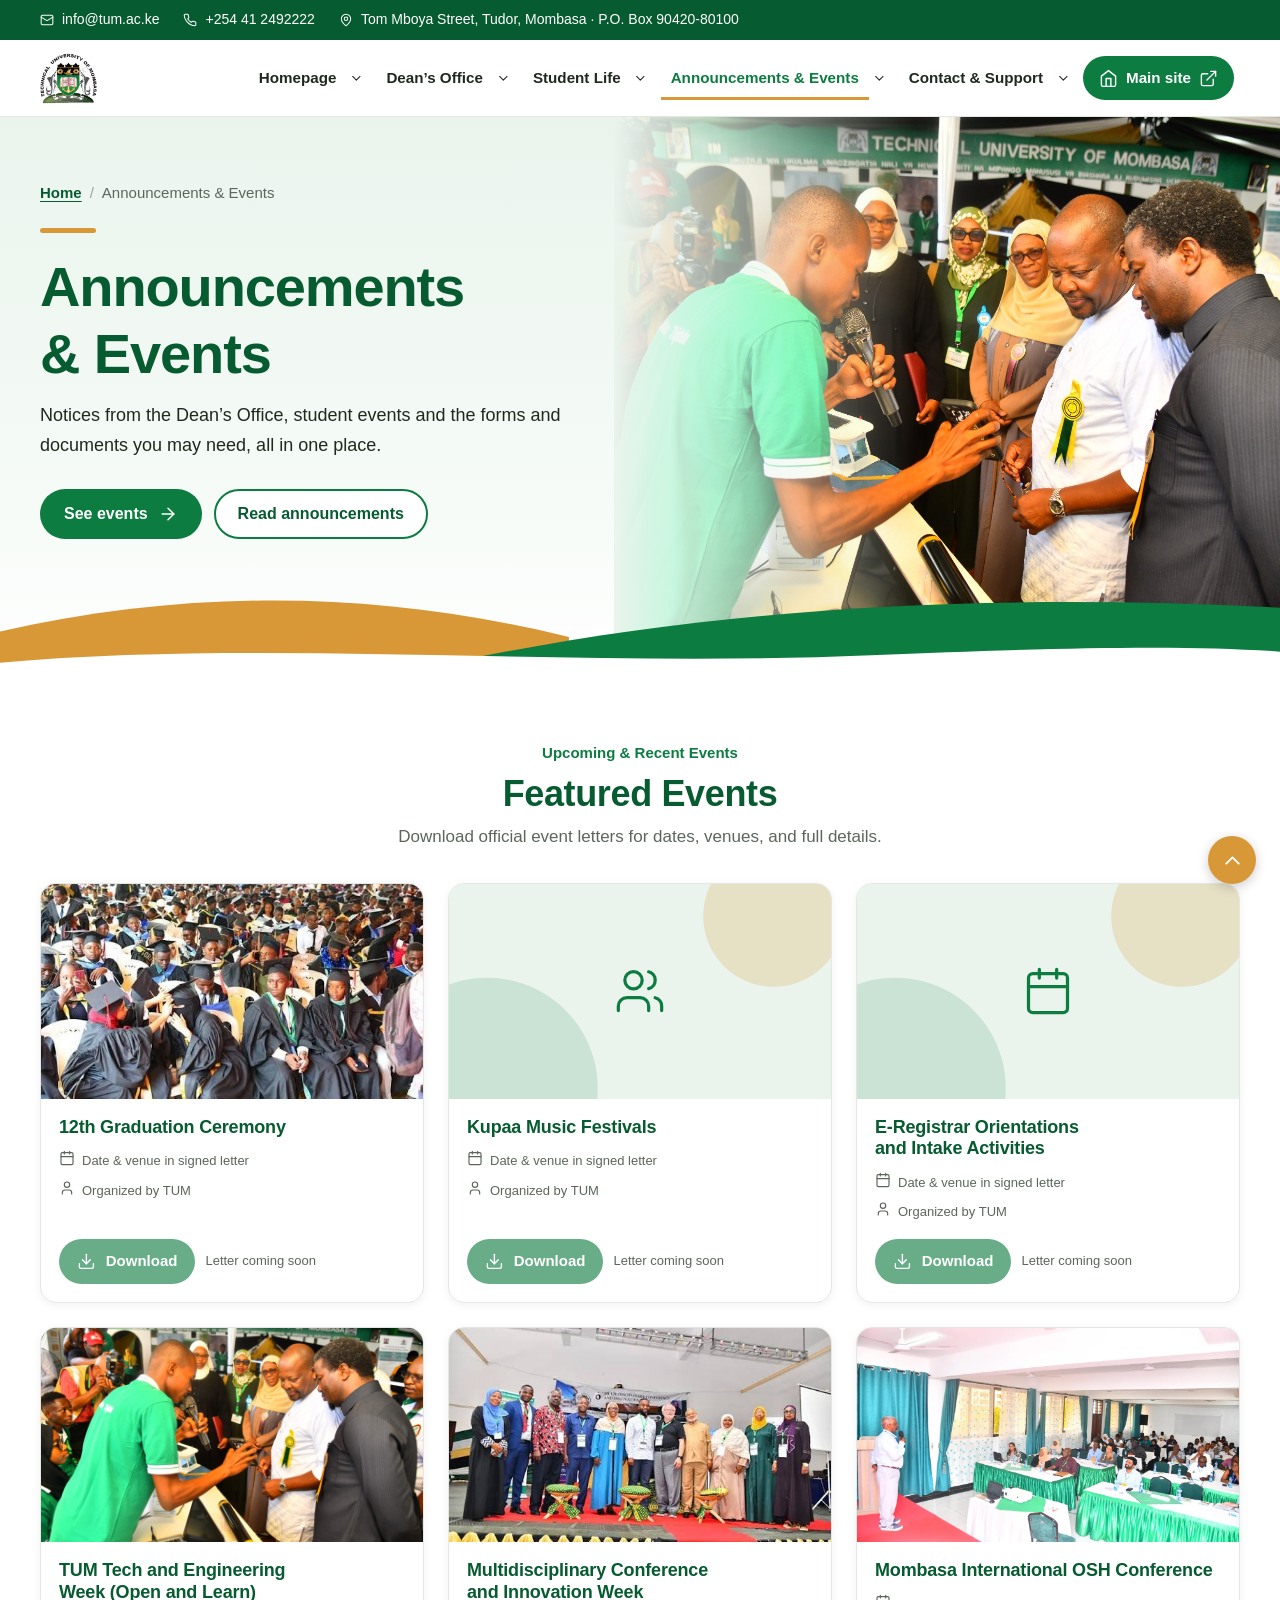
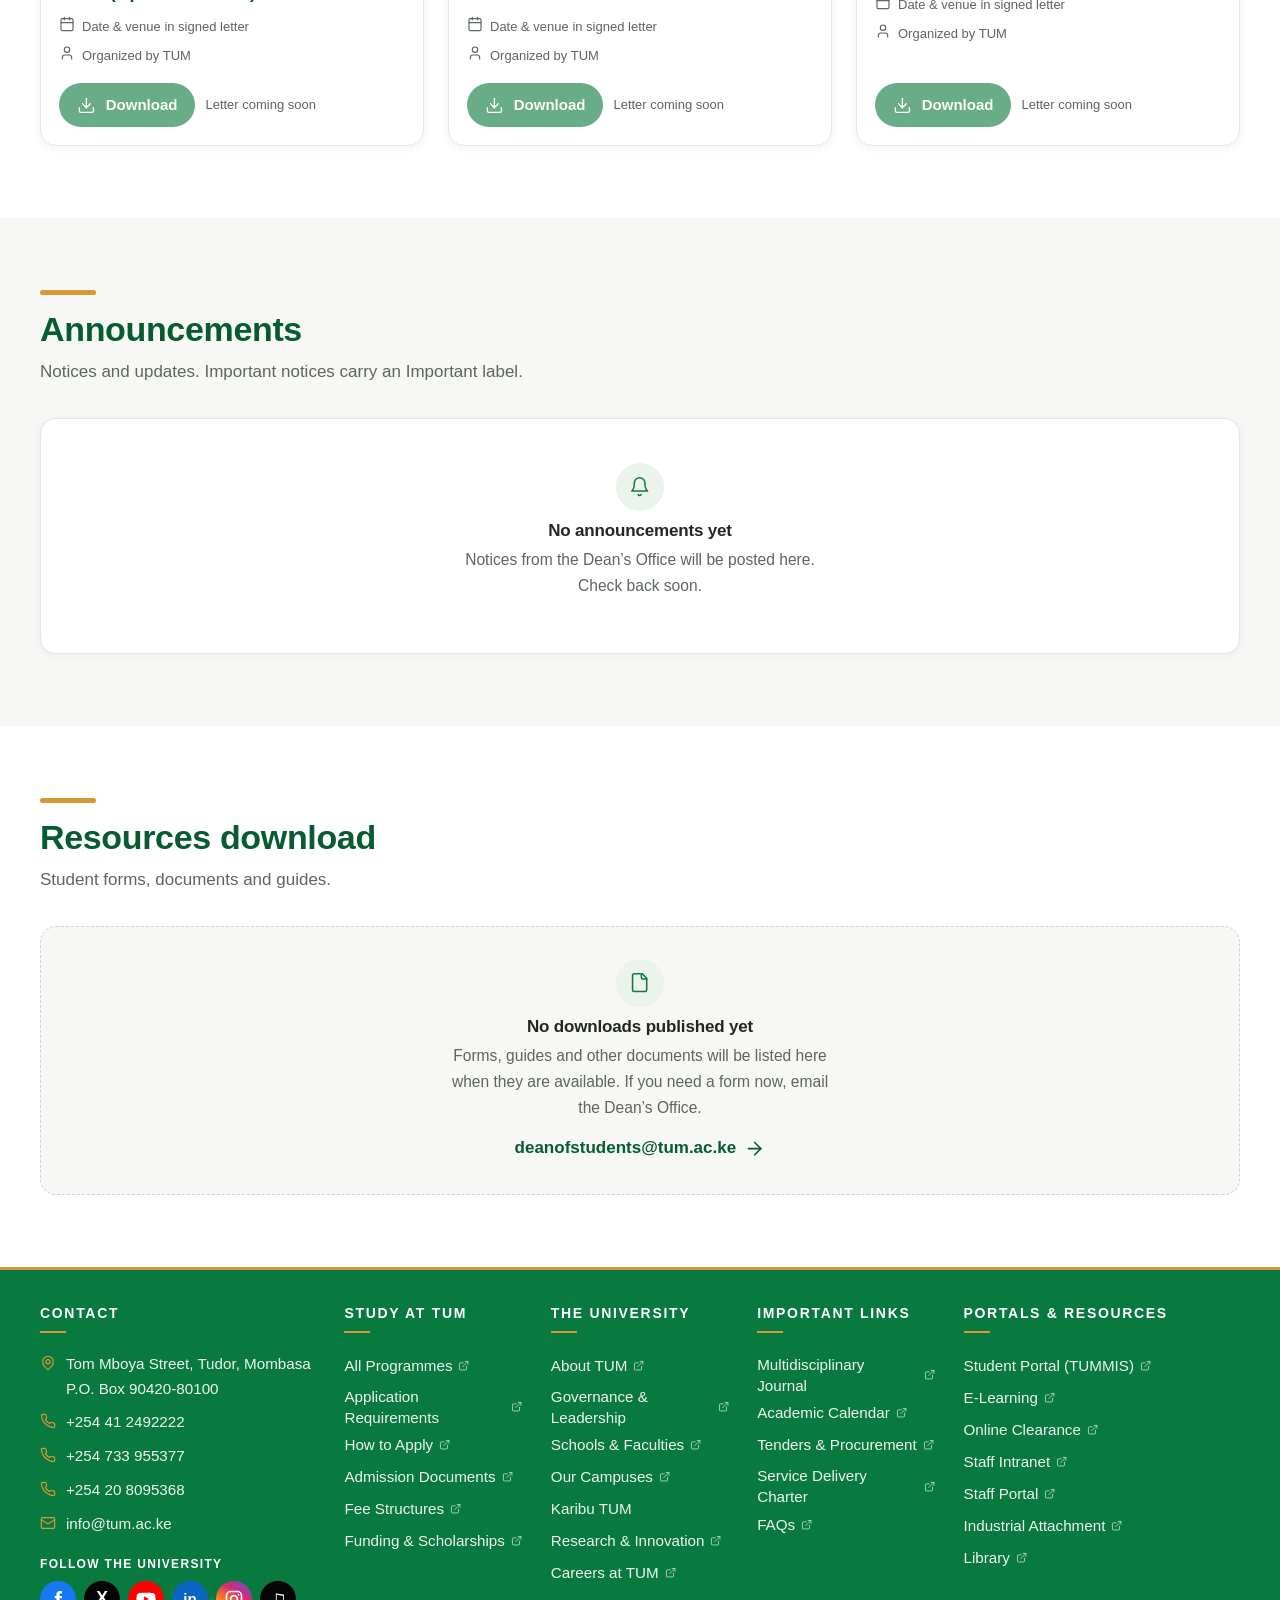
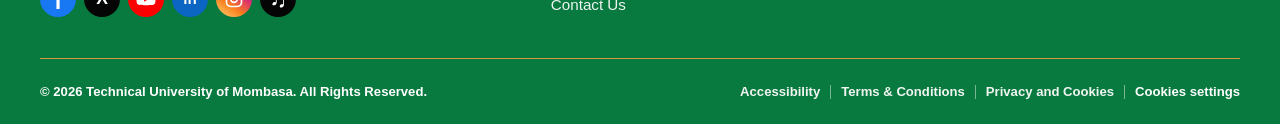
==== commit 9a68e73a: "annoucements and events updated" ====
--- a/announcements-events/index.html
+++ b/announcements-events/index.html
@@ -30,7 +30,7 @@
 </ul></nav>
 </div></header>
 <main id="main" tabindex="-1">
-<section class="hero" aria-labelledby="page-title"><svg class="hero-swoosh" viewBox="0 0 1440 120" preserveAspectRatio="none" aria-hidden="true" focusable="false"><path fill="#D89837" d="M0 78 C220 30 430 34 640 84 L640 120 L0 120 Z"/><path fill="#0C7C40" d="M470 120 C760 56 1080 34 1440 52 L1440 120 Z"/><path fill="#FFFFFF" d="M0 112 C300 86 640 118 980 104 C1180 96 1330 92 1440 100 L1440 120 L0 120 Z"/></svg><div class="container hero-inner"><div class="hero-copy"><nav class="breadcrumbs" aria-label="Breadcrumb"><ol><li><a href="../index.html">Home</a></li><li aria-current="page">Announcements &amp; Events</li></ol></nav><span class="gold-bar" aria-hidden="true"></span><h1 id="page-title">Announcements &amp; Events</h1><p class="intro">Notices from the Dean’s Office, student events and the forms and documents you may need, all in one place.</p><div class="btn-row"><a class="btn btn-primary" href="#events">See events <svg class="icon " viewBox="0 0 24 24" aria-hidden="true" focusable="false"><path d="M5 12h14"/><path d="m12 5 7 7-7 7"/></svg></a><a class="btn btn-secondary" href="#announcements">Read announcements</a></div></div></div></section><section class="section" id="events" aria-label="Events"><div class="container"><div class="section-head"><div><span class="gold-bar" aria-hidden="true"></span><h2>Events</h2><p>Scheduled activities for students.</p></div></div><div class="empty" role="status"><span class="chip"><svg class="icon " viewBox="0 0 24 24" aria-hidden="true" focusable="false"><rect width="18" height="18" x="3" y="4" rx="2"/><path d="M16 2v4M8 2v4M3 10h18"/></svg></span><h4>No events scheduled yet</h4><p>Upcoming student events will be listed here as soon as they are confirmed.</p><a class="text-link" href="../contact-support/index.html#enquiry">Ask the Dean’s Office about events <svg class="icon " viewBox="0 0 24 24" aria-hidden="true" focusable="false"><path d="M5 12h14"/><path d="m12 5 7 7-7 7"/></svg></a></div></div></section><section class="section section-soft" id="announcements" aria-label="Announcements"><div class="container"><div class="section-head"><div><span class="gold-bar" aria-hidden="true"></span><h2>Announcements</h2><p>Notices and updates. Important notices carry an Important label.</p></div></div><div class="panel"><div class="panel-body"><div class="empty" role="status"><span class="chip"><svg class="icon " viewBox="0 0 24 24" aria-hidden="true" focusable="false"><path d="M6 8a6 6 0 0 1 12 0c0 7 3 9 3 9H3s3-2 3-9"/><path d="M10.3 21a1.94 1.94 0 0 0 3.4 0"/></svg></span><h4>No announcements yet</h4><p>Notices from the Dean’s Office will be posted here. Check back soon.</p></div></div></div></div></section><section class="section" id="resources" aria-label="Resources download"><div class="container"><div class="section-head"><div><span class="gold-bar" aria-hidden="true"></span><h2>Resources download</h2><p>Student forms, documents and guides.</p></div></div><div class="empty" role="status"><span class="chip"><svg class="icon " viewBox="0 0 24 24" aria-hidden="true" focusable="false"><path d="M15 2H6a2 2 0 0 0-2 2v16a2 2 0 0 0 2 2h12a2 2 0 0 0 2-2V7Z"/><path d="M14 2v4a2 2 0 0 0 2 2h4"/></svg></span><h4>No downloads published yet</h4><p>Forms, guides and other documents will be listed here when they are available. If you need a form now, email the Dean’s Office.</p><a class="text-link" href="mailto:deanofstudents@tum.ac.ke">deanofstudents@tum.ac.ke <svg class="icon " viewBox="0 0 24 24" aria-hidden="true" focusable="false"><path d="M5 12h14"/><path d="m12 5 7 7-7 7"/></svg></a></div></div></section>
+<section class="hero has-photo" aria-labelledby="page-title"><div class="hero-photo"><img src="../assets/images/events.jpg" alt="Student presenting a project at a Technical University of Mombasa event"></div><svg class="hero-swoosh" viewBox="0 0 1440 120" preserveAspectRatio="none" aria-hidden="true" focusable="false"><path fill="#D89837" d="M0 78 C220 30 430 34 640 84 L640 120 L0 120 Z"/><path fill="#0C7C40" d="M470 120 C760 56 1080 34 1440 52 L1440 120 Z"/><path fill="#FFFFFF" d="M0 112 C300 86 640 118 980 104 C1180 96 1330 92 1440 100 L1440 120 L0 120 Z"/></svg><div class="container hero-inner"><div class="hero-copy"><nav class="breadcrumbs" aria-label="Breadcrumb"><ol><li><a href="../index.html">Home</a></li><li aria-current="page">Announcements &amp; Events</li></ol></nav><span class="gold-bar" aria-hidden="true"></span><h1 id="page-title">Announcements &amp; Events</h1><p class="intro">Notices from the Dean’s Office, student events and the forms and documents you may need, all in one place.</p><div class="btn-row"><a class="btn btn-primary" href="#events">See events <svg class="icon " viewBox="0 0 24 24" aria-hidden="true" focusable="false"><path d="M5 12h14"/><path d="m12 5 7 7-7 7"/></svg></a><a class="btn btn-secondary" href="#announcements">Read announcements</a></div></div></div></section><section class="section" id="events" aria-label="Events"><div class="container"><div class="event-feature-heading"><span>Upcoming &amp; Recent Events</span><h2>Featured Events</h2><p>Download official event letters for dates, venues, and full details.</p></div><div class="grid grid-3 event-card-grid"><article class="event-card"><div class="event-card-media"><img src="../assets/images/graduation.jpg" alt="Graduating students gathered for a TUM graduation ceremony" loading="lazy"></div><div class="event-card-body"><h3>12th Graduation Ceremony</h3><div class="event-card-meta"><span><svg class="icon " viewBox="0 0 24 24" aria-hidden="true" focusable="false"><rect width="18" height="18" x="3" y="4" rx="2"/><path d="M16 2v4M8 2v4M3 10h18"/></svg>Date &amp; venue in signed letter</span><span><svg class="icon " viewBox="0 0 24 24" aria-hidden="true" focusable="false"><path d="M19 21v-2a4 4 0 0 0-4-4H9a4 4 0 0 0-4 4v2"/><circle cx="12" cy="7" r="4"/></svg>Organized by TUM</span></div><div class="event-card-action"><button class="btn btn-primary" type="button" disabled aria-label="Download letter for 12th Graduation Ceremony; letter coming soon"><svg class="icon " viewBox="0 0 24 24" aria-hidden="true" focusable="false"><path d="M21 15v4a2 2 0 0 1-2 2H5a2 2 0 0 1-2-2v-4"/><polyline points="7 10 12 15 17 10"/><line x1="12" x2="12" y1="15" y2="3"/></svg>Download</button><span class="event-letter-status">Letter coming soon</span></div></div></article><article class="event-card"><div class="event-card-media"><div class="event-card-art" aria-hidden="true"><svg class="icon " viewBox="0 0 24 24" aria-hidden="true" focusable="false"><path d="M16 21v-2a4 4 0 0 0-4-4H6a4 4 0 0 0-4 4v2"/><circle cx="9" cy="7" r="4"/><path d="M22 21v-2a4 4 0 0 0-3-3.87"/><path d="M16 3.13a4 4 0 0 1 0 7.75"/></svg></div></div><div class="event-card-body"><h3>Kupaa Music Festivals</h3><div class="event-card-meta"><span><svg class="icon " viewBox="0 0 24 24" aria-hidden="true" focusable="false"><rect width="18" height="18" x="3" y="4" rx="2"/><path d="M16 2v4M8 2v4M3 10h18"/></svg>Date &amp; venue in signed letter</span><span><svg class="icon " viewBox="0 0 24 24" aria-hidden="true" focusable="false"><path d="M19 21v-2a4 4 0 0 0-4-4H9a4 4 0 0 0-4 4v2"/><circle cx="12" cy="7" r="4"/></svg>Organized by TUM</span></div><div class="event-card-action"><button class="btn btn-primary" type="button" disabled aria-label="Download letter for Kupaa Music Festivals; letter coming soon"><svg class="icon " viewBox="0 0 24 24" aria-hidden="true" focusable="false"><path d="M21 15v4a2 2 0 0 1-2 2H5a2 2 0 0 1-2-2v-4"/><polyline points="7 10 12 15 17 10"/><line x1="12" x2="12" y1="15" y2="3"/></svg>Download</button><span class="event-letter-status">Letter coming soon</span></div></div></article><article class="event-card"><div class="event-card-media"><div class="event-card-art" aria-hidden="true"><svg class="icon " viewBox="0 0 24 24" aria-hidden="true" focusable="false"><rect width="18" height="18" x="3" y="4" rx="2"/><path d="M16 2v4M8 2v4M3 10h18"/></svg></div></div><div class="event-card-body"><h3>E-Registrar Orientations and Intake Activities</h3><div class="event-card-meta"><span><svg class="icon " viewBox="0 0 24 24" aria-hidden="true" focusable="false"><rect width="18" height="18" x="3" y="4" rx="2"/><path d="M16 2v4M8 2v4M3 10h18"/></svg>Date &amp; venue in signed letter</span><span><svg class="icon " viewBox="0 0 24 24" aria-hidden="true" focusable="false"><path d="M19 21v-2a4 4 0 0 0-4-4H9a4 4 0 0 0-4 4v2"/><circle cx="12" cy="7" r="4"/></svg>Organized by TUM</span></div><div class="event-card-action"><button class="btn btn-primary" type="button" disabled aria-label="Download letter for E-Registrar Orientations and Intake Activities; letter coming soon"><svg class="icon " viewBox="0 0 24 24" aria-hidden="true" focusable="false"><path d="M21 15v4a2 2 0 0 1-2 2H5a2 2 0 0 1-2-2v-4"/><polyline points="7 10 12 15 17 10"/><line x1="12" x2="12" y1="15" y2="3"/></svg>Download</button><span class="event-letter-status">Letter coming soon</span></div></div></article><article class="event-card"><div class="event-card-media"><img src="../assets/images/events.jpg" alt="A student presenting a project at a Technical University of Mombasa event" loading="lazy"></div><div class="event-card-body"><h3>TUM Tech and Engineering Week (Open and Learn)</h3><div class="event-card-meta"><span><svg class="icon " viewBox="0 0 24 24" aria-hidden="true" focusable="false"><rect width="18" height="18" x="3" y="4" rx="2"/><path d="M16 2v4M8 2v4M3 10h18"/></svg>Date &amp; venue in signed letter</span><span><svg class="icon " viewBox="0 0 24 24" aria-hidden="true" focusable="false"><path d="M19 21v-2a4 4 0 0 0-4-4H9a4 4 0 0 0-4 4v2"/><circle cx="12" cy="7" r="4"/></svg>Organized by TUM</span></div><div class="event-card-action"><button class="btn btn-primary" type="button" disabled aria-label="Download letter for TUM Tech and Engineering Week (Open and Learn); letter coming soon"><svg class="icon " viewBox="0 0 24 24" aria-hidden="true" focusable="false"><path d="M21 15v4a2 2 0 0 1-2 2H5a2 2 0 0 1-2-2v-4"/><polyline points="7 10 12 15 17 10"/><line x1="12" x2="12" y1="15" y2="3"/></svg>Download</button><span class="event-letter-status">Letter coming soon</span></div></div></article><article class="event-card"><div class="event-card-media"><img src="../assets/images/multi displinary.jpg" alt="Participants at a TUM multidisciplinary conference" loading="lazy"></div><div class="event-card-body"><h3>Multidisciplinary Conference and Innovation Week</h3><div class="event-card-meta"><span><svg class="icon " viewBox="0 0 24 24" aria-hidden="true" focusable="false"><rect width="18" height="18" x="3" y="4" rx="2"/><path d="M16 2v4M8 2v4M3 10h18"/></svg>Date &amp; venue in signed letter</span><span><svg class="icon " viewBox="0 0 24 24" aria-hidden="true" focusable="false"><path d="M19 21v-2a4 4 0 0 0-4-4H9a4 4 0 0 0-4 4v2"/><circle cx="12" cy="7" r="4"/></svg>Organized by TUM</span></div><div class="event-card-action"><button class="btn btn-primary" type="button" disabled aria-label="Download letter for Multidisciplinary Conference and Innovation Week; letter coming soon"><svg class="icon " viewBox="0 0 24 24" aria-hidden="true" focusable="false"><path d="M21 15v4a2 2 0 0 1-2 2H5a2 2 0 0 1-2-2v-4"/><polyline points="7 10 12 15 17 10"/><line x1="12" x2="12" y1="15" y2="3"/></svg>Download</button><span class="event-letter-status">Letter coming soon</span></div></div></article><article class="event-card"><div class="event-card-media"><img src="../assets/images/osch conference.jpg" alt="Participants attending a conference at TUM" loading="lazy"></div><div class="event-card-body"><h3>Mombasa International OSH Conference</h3><div class="event-card-meta"><span><svg class="icon " viewBox="0 0 24 24" aria-hidden="true" focusable="false"><rect width="18" height="18" x="3" y="4" rx="2"/><path d="M16 2v4M8 2v4M3 10h18"/></svg>Date &amp; venue in signed letter</span><span><svg class="icon " viewBox="0 0 24 24" aria-hidden="true" focusable="false"><path d="M19 21v-2a4 4 0 0 0-4-4H9a4 4 0 0 0-4 4v2"/><circle cx="12" cy="7" r="4"/></svg>Organized by TUM</span></div><div class="event-card-action"><button class="btn btn-primary" type="button" disabled aria-label="Download letter for Mombasa International OSH Conference; letter coming soon"><svg class="icon " viewBox="0 0 24 24" aria-hidden="true" focusable="false"><path d="M21 15v4a2 2 0 0 1-2 2H5a2 2 0 0 1-2-2v-4"/><polyline points="7 10 12 15 17 10"/><line x1="12" x2="12" y1="15" y2="3"/></svg>Download</button><span class="event-letter-status">Letter coming soon</span></div></div></article></div></div></section><section class="section section-soft" id="announcements" aria-label="Announcements"><div class="container"><div class="section-head"><div><span class="gold-bar" aria-hidden="true"></span><h2>Announcements</h2><p>Notices and updates. Important notices carry an Important label.</p></div></div><div class="panel"><div class="panel-body"><div class="empty" role="status"><span class="chip"><svg class="icon " viewBox="0 0 24 24" aria-hidden="true" focusable="false"><path d="M6 8a6 6 0 0 1 12 0c0 7 3 9 3 9H3s3-2 3-9"/><path d="M10.3 21a1.94 1.94 0 0 0 3.4 0"/></svg></span><h4>No announcements yet</h4><p>Notices from the Dean’s Office will be posted here. Check back soon.</p></div></div></div></div></section><section class="section" id="resources" aria-label="Resources download"><div class="container"><div class="section-head"><div><span class="gold-bar" aria-hidden="true"></span><h2>Resources download</h2><p>Student forms, documents and guides.</p></div></div><div class="empty" role="status"><span class="chip"><svg class="icon " viewBox="0 0 24 24" aria-hidden="true" focusable="false"><path d="M15 2H6a2 2 0 0 0-2 2v16a2 2 0 0 0 2 2h12a2 2 0 0 0 2-2V7Z"/><path d="M14 2v4a2 2 0 0 0 2 2h4"/></svg></span><h4>No downloads published yet</h4><p>Forms, guides and other documents will be listed here when they are available. If you need a form now, email the Dean’s Office.</p><a class="text-link" href="mailto:deanofstudents@tum.ac.ke">deanofstudents@tum.ac.ke <svg class="icon " viewBox="0 0 24 24" aria-hidden="true" focusable="false"><path d="M5 12h14"/><path d="m12 5 7 7-7 7"/></svg></a></div></div></section>
 </main>
 <footer class="site-footer on-dark"><div class="container">
 <div class="footer-top">
--- a/assets/css/styles.css
+++ b/assets/css/styles.css
@@ -237,6 +237,14 @@
 /* ---------- Dean ---------- */
 .dean-grid { display: grid; grid-template-columns: minmax(0, 340px) minmax(0, 1fr) minmax(0, 1fr); gap: 40px; align-items: center; }
 .dean-grid.two { grid-template-columns: minmax(0, 380px) minmax(0, 1fr); }
+.dean-profile-layout { display: grid; grid-template-columns: minmax(0, 240px) minmax(0, 1fr); gap: 40px; align-items: start; }
+.dean-profile-intro { min-width: 0; }
+.dean-contact-panel { margin-top: 32px; }
+.dean-contact-panel .fact-list { grid-template-columns: repeat(3, minmax(0, 1fr)); gap: 20px; }
+.dean-profile-details { display: grid; grid-template-columns: minmax(0, 1.25fr) minmax(0, 0.95fr); gap: 40px; margin-top: 40px; align-items: start; }
+.dean-profile-details h3 { font-size: 1.125rem; margin: 0 0 12px; }
+.dean-biography p + p { margin-top: 14px; }
+.dean-focus-block { padding: 24px; border: 1px solid var(--color-border); border-radius: var(--radius-lg); background: #fff; }
 .portrait { aspect-ratio: 4 / 5; border-radius: var(--radius-lg); overflow: hidden; background: #fff; border: 1px solid var(--color-border); box-shadow: var(--shadow-card); }
 .portrait img { width: 100%; height: 100%; object-fit: cover; }
 .portrait .avatar { width: 100%; height: 100%; display: flex; flex-direction: column; align-items: center; justify-content: center; gap: 14px; color: var(--brand-green); background: radial-gradient(circle at 80% 12%, rgba(216,152,55,0.25) 0 60px, transparent 61px), var(--color-green-soft); }
@@ -245,6 +253,10 @@
 .dean-role { color: var(--color-muted); margin-bottom: 16px; }
 .dean-copy h2 { font-size: clamp(1.75rem, 3vw, 2.25rem); font-weight: 800; margin-bottom: 10px; }
 .dean-copy p { max-width: 58ch; }
+.dean-focus-list { display: grid; gap: 12px; margin: 0; padding-left: 20px; list-style: disc; color: var(--color-muted); }
+.dean-focus-list strong { color: var(--color-text); }
+.dean-profile-section .message-box { max-width: 960px; margin: 40px auto 0; }
+.dean-profile-section .message-box p { max-width: 75ch; }
 .side-panel { background: #fff; border: 1px solid var(--color-border); border-radius: var(--radius-lg); padding: 24px; }
 .side-panel h3 { font-size: 1.25rem; margin-bottom: 4px; }
 .side-panel > p { color: var(--color-muted); font-size: 0.95rem; }
@@ -255,8 +267,12 @@
 .message-box { border-left: 4px solid var(--brand-gold); background: var(--color-gold-soft); padding: 16px 18px; border-radius: 0 var(--radius-md) var(--radius-md) 0; margin-top: 20px; }
 .message-box h3 { font-size: 1.0625rem; margin-bottom: 4px; }
 .message-box p { margin: 0; color: var(--color-muted); font-size: 0.975rem; }
+.message-box p + p { margin-top: 10px; }
+.message-box .message-signature { margin-top: 14px; color: var(--color-text); font-weight: 600; }
 @media (max-width: 1024px) { .dean-grid { grid-template-columns: minmax(0, 300px) minmax(0, 1fr); } .dean-grid .side-panel { grid-column: 1 / -1; } }
 @media (max-width: 720px) { .dean-grid, .dean-grid.two { grid-template-columns: 1fr; gap: 28px; } .portrait { max-width: 340px; } }
+@media (max-width: 900px) { .dean-profile-layout { gap: 28px; } .dean-profile-details { gap: 24px; } }
+@media (max-width: 720px) { .dean-profile-layout, .dean-profile-details { grid-template-columns: 1fr; gap: 24px; } .dean-profile-layout .portrait { max-width: 240px; } .dean-contact-panel .fact-list { grid-template-columns: 1fr; } .dean-profile-section .message-box { margin-top: 28px; } }
 
 /* ---------- Staff ---------- */
 .staff-card { background: #fff; border: 1px solid var(--color-border); border-radius: var(--radius-lg); box-shadow: var(--shadow-card); overflow: hidden; display: flex; flex-direction: column; }
@@ -296,6 +312,25 @@
 .event-meta .icon { width: 1em; height: 1em; }
 .event-row p, .notice p { margin-bottom: 8px; }
 .event-row img { border-radius: var(--radius-md); margin-top: 8px; aspect-ratio: 16 / 9; object-fit: cover; width: 100%; max-width: 420px; }
+.event-row-no-date { grid-template-columns: minmax(0, 1fr); }
+.event-feature-heading { margin-bottom: 32px; text-align: center; }
+.event-feature-heading > span { display: block; margin-bottom: 6px; color: var(--brand-green); font-size: 0.9375rem; font-weight: 700; }
+.event-feature-heading h2 { margin-bottom: 8px; font-size: clamp(1.75rem, 3vw, 2.25rem); }
+.event-feature-heading p { margin: 0; color: var(--color-muted); }
+.event-card { display: flex; min-width: 0; flex-direction: column; overflow: hidden; border: 1px solid var(--color-border); border-radius: var(--radius-lg); background: #fff; box-shadow: var(--shadow-card); }
+.event-card-media { aspect-ratio: 16 / 9; overflow: hidden; background: var(--color-green-soft); }
+.event-card-media > img { width: 100%; height: 100%; object-fit: cover; }
+.event-card-art { display: grid; width: 100%; height: 100%; place-items: center; color: var(--brand-green); background: radial-gradient(circle at 85% 15%, rgba(216,152,55,0.22) 0 70px, transparent 71px), radial-gradient(circle at 10% 95%, rgba(12,124,64,0.14) 0 110px, transparent 111px), var(--color-green-soft); }
+.event-card-art .icon { width: 52px; height: 52px; stroke-width: 1.5; }
+.event-card-body { display: flex; flex: 1; flex-direction: column; gap: 12px; padding: 18px; }
+.event-card-body h3 { font-size: 1.125rem; }
+.event-card-meta { display: grid; gap: 8px; color: var(--color-muted); font-size: 0.8125rem; }
+.event-card-meta span { display: flex; align-items: flex-start; gap: 7px; }
+.event-card-meta .icon { width: 16px; height: 16px; flex: none; }
+.event-card-action { display: flex; flex-wrap: wrap; align-items: center; gap: 10px; margin-top: auto; padding-top: 4px; }
+.event-card-action .btn { min-height: 40px; padding: 8px 16px; font-size: 0.9375rem; }
+.event-card-action button:disabled { cursor: not-allowed; opacity: 0.62; }
+.event-letter-status { color: var(--color-muted); font-size: 0.8125rem; }
 
 .notice { display: grid; grid-template-columns: 28px minmax(0, 1fr); gap: 14px; padding: 16px 0; border-bottom: 1px solid var(--color-border); }
 .notice:last-child { border-bottom: 0; }
@@ -406,6 +441,11 @@
 .fact dd a { font-weight: 600; }
 .fact .pending { display: inline-flex; align-items: center; gap: 6px; font-style: normal; }
 .fact-list { margin: 0; display: grid; gap: 18px; }
+.club-venue-list { gap: 10px; }
+.club-venue-list > div { padding-bottom: 10px; border-bottom: 1px solid var(--color-border); }
+.club-venue-list > div:last-child { padding-bottom: 0; border-bottom: 0; }
+.club-venue-list dt { color: var(--color-green-dark); font-size: 0.9375rem; font-weight: 700; line-height: 1.35; }
+.club-venue-list dd { font-size: 0.875rem; }
 .alert { display: grid; grid-template-columns: 24px minmax(0, 1fr); gap: 12px; padding: 14px 16px; border-radius: var(--radius-md); background: var(--color-gold-soft); border: 1px solid var(--brand-gold); color: #4a3008; margin-top: 20px; }
 .alert strong { color: #4a3008; }
 .alert .icon { margin-top: 2px; }
@@ -413,6 +453,8 @@
 .callout { background: var(--color-green-soft); border-radius: var(--radius-md); padding: 16px 18px; margin-top: 20px; }
 .callout h3 { margin: 0 0 4px; font-size: 1.0625rem; }
 .callout p { margin: 0; }
+.club-benefits ul { display: grid; gap: 6px; margin-top: 8px; padding-left: 20px; list-style: disc; }
+.club-benefits li { line-height: 1.45; }
 
 .gallery { display: grid; grid-template-columns: repeat(auto-fill, minmax(240px, 1fr)); gap: 16px; }
 .gallery figure { margin: 0; }
